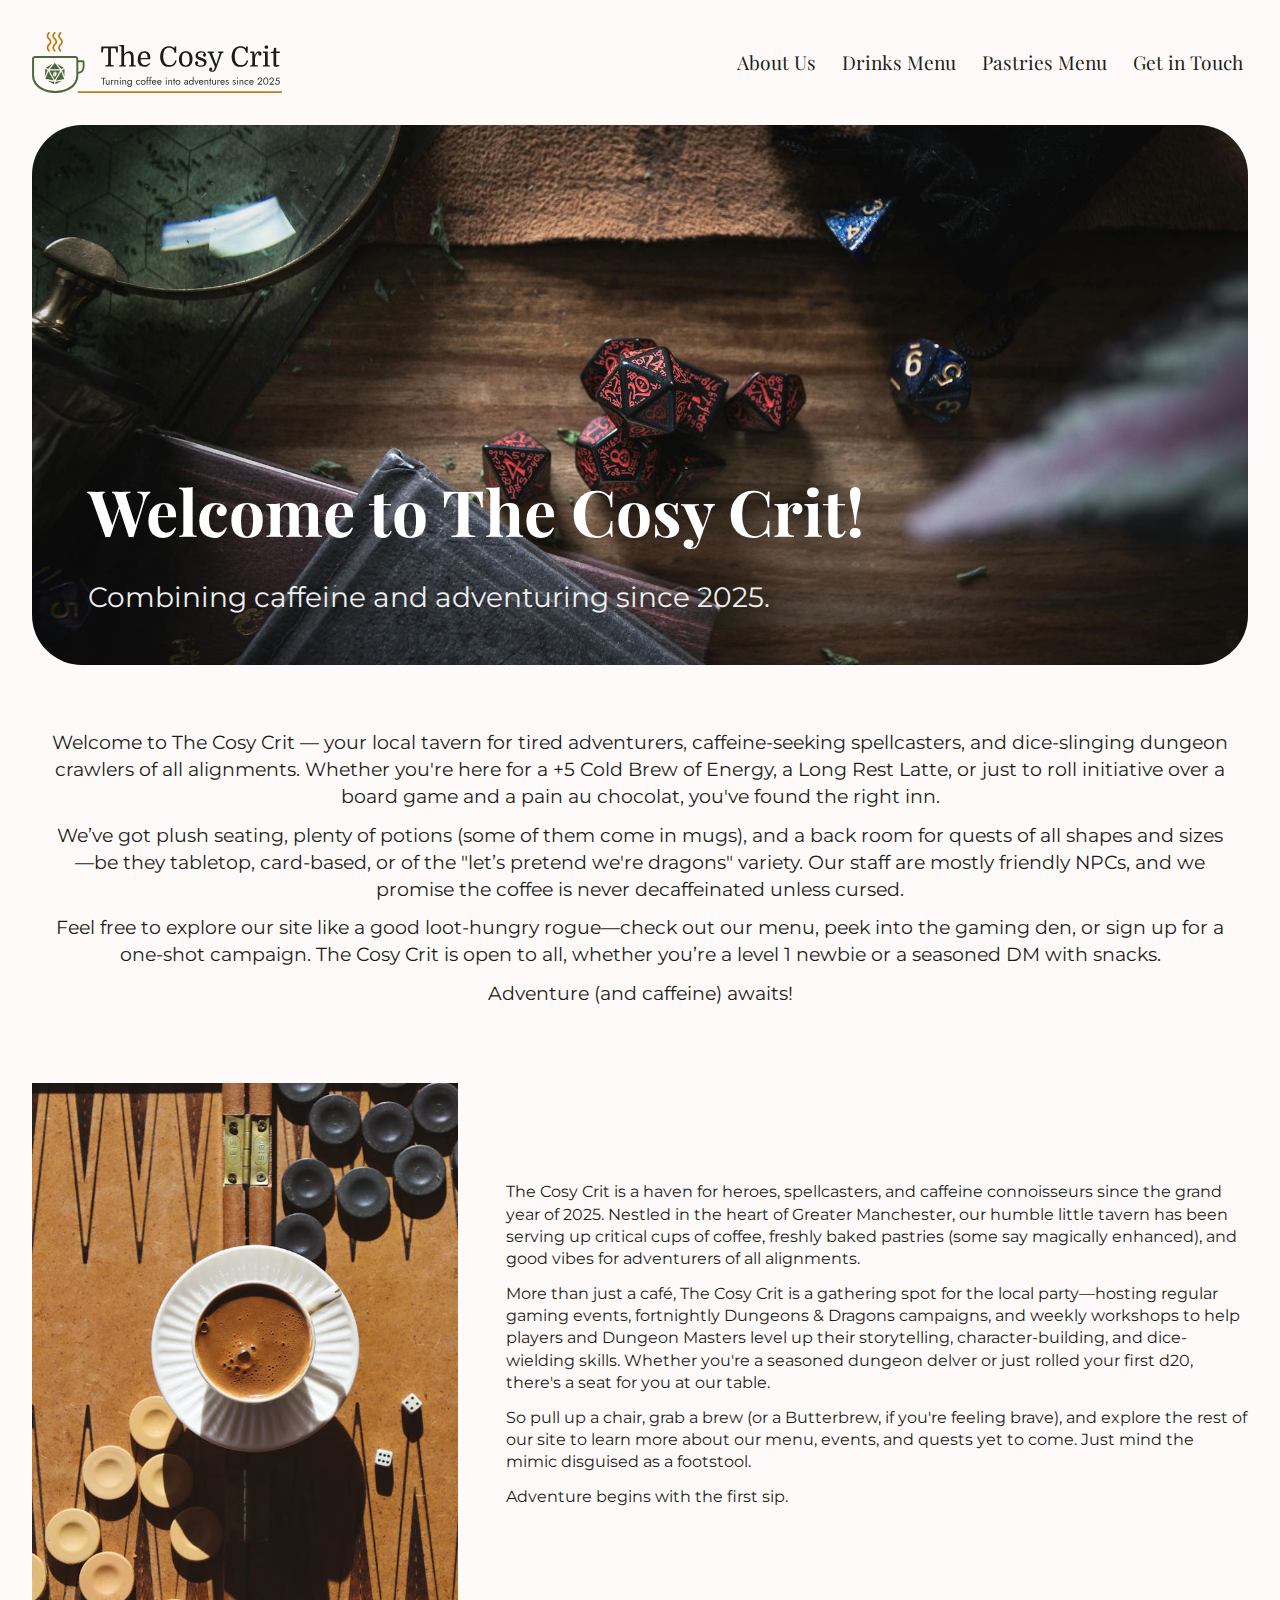
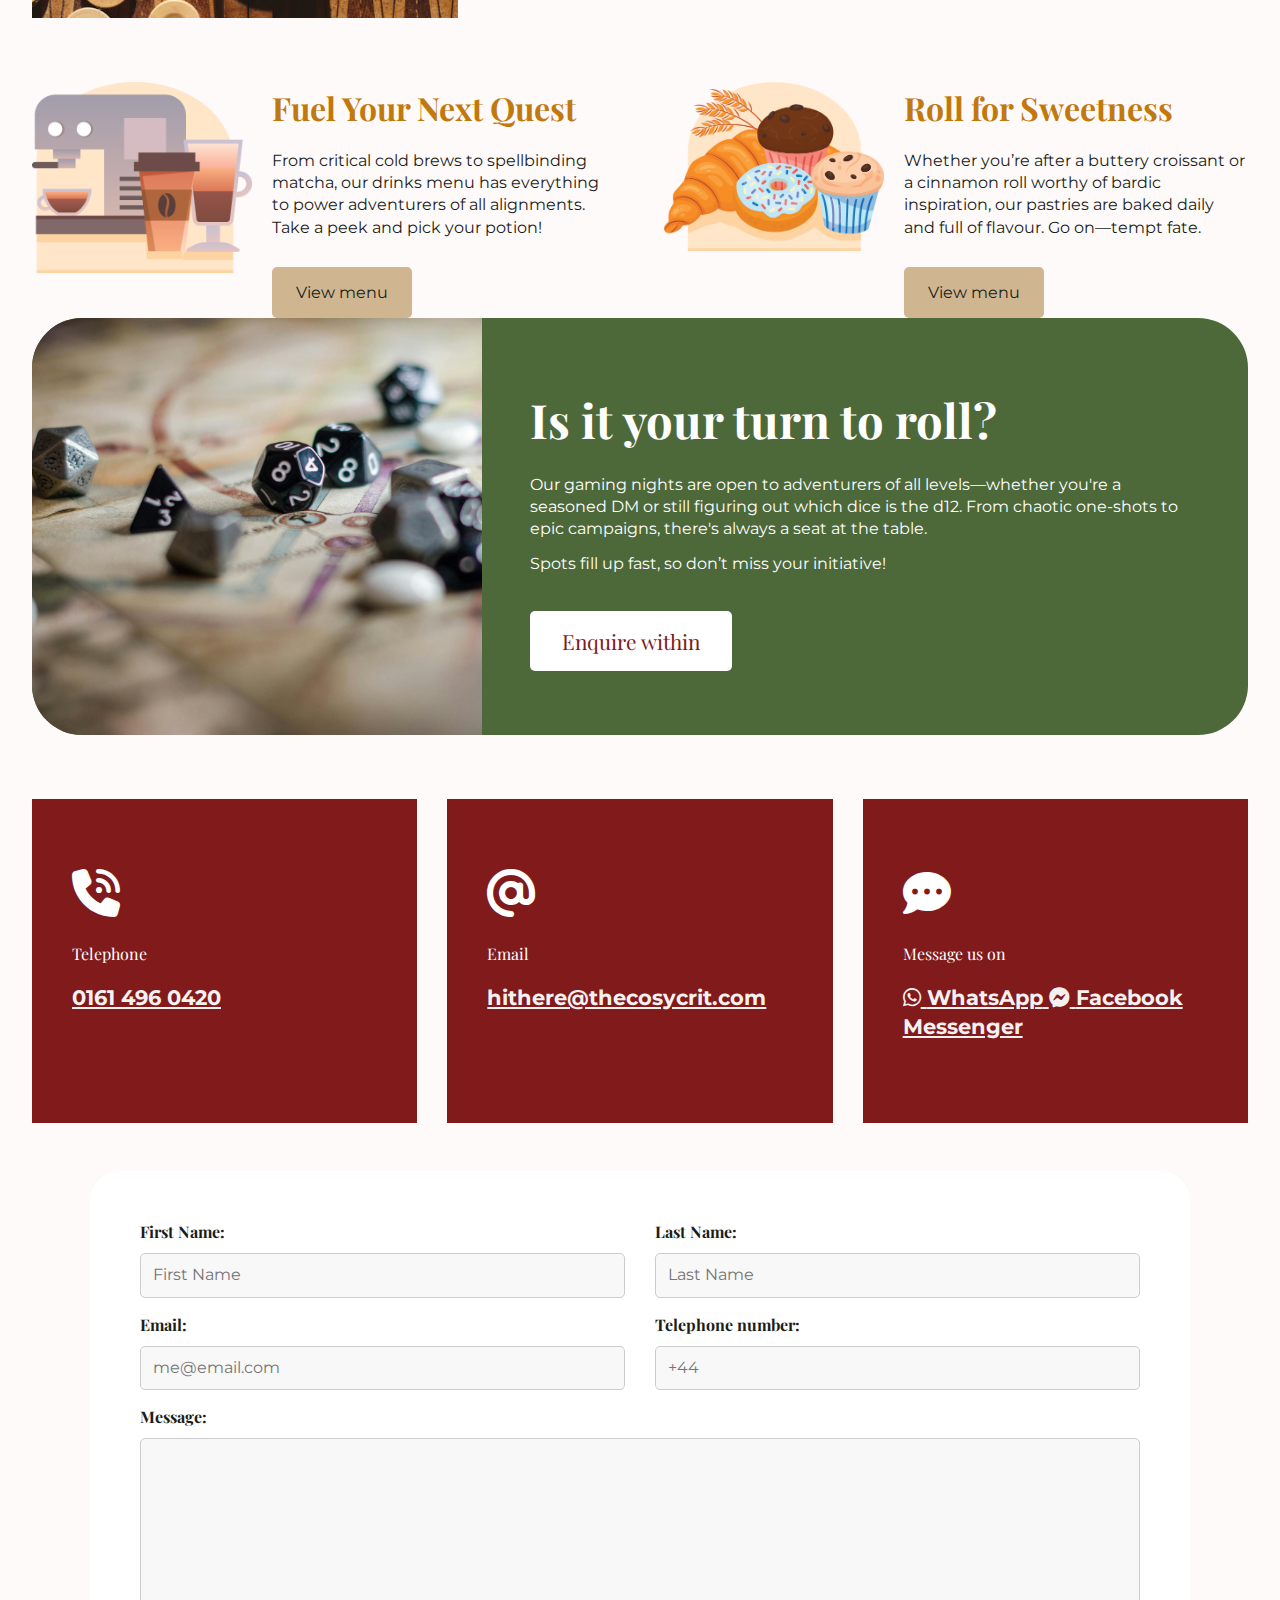
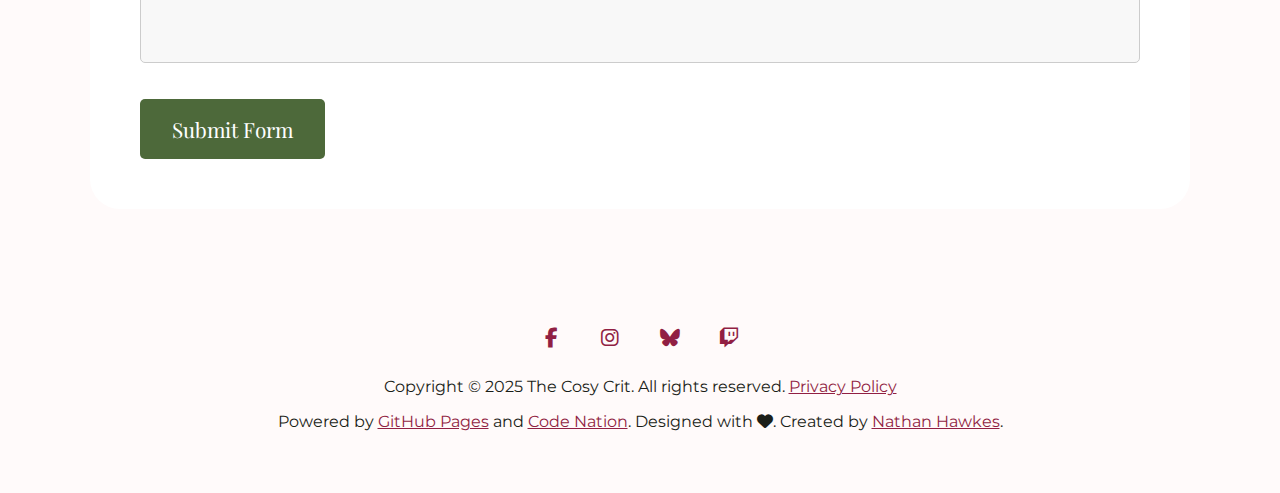
==== index.html @ cae885ea "v0.1 - Build" ====
<!DOCTYPE html>
<html lang="en">
<head>
    <meta charset="UTF-8">
    <meta name="viewport" content="width=device-width, initial-scale=1.0">
    <title>Welcome to The Cosy Crit!</title>
    <link rel="stylesheet" href="/style.css">
    <link rel="stylesheet" href="/fonts/fontawesome/css/all.min.css">

    <!-- Turnstile -->
    <script src="https://challenges.cloudflare.com/turnstile/v0/api.js"></script>
</head>
<body>
    <header id="site-header">
        <div class="container">
            <figure id="logo">
                <a href="/" class="home-link">
                    <img src="/images/logo.svg" alt="The Cosy Crit - Click to go home" />
                </a>
            </figure> <!-- #logo -->
            
            <nav id="site-nav">
                <ul class="menu">
                    <li class="menu-item">
                        <a href="/about/" class="link">About Us</a>
                    </li>
                    <li class="menu-item">
                        <a href="/drinks/" class="link">Drinks Menu</a>
                    </li>
                    <li class="menu-item">
                        <a href="/pastries/" class="link">Pastries Menu</a>
                    </li>
                    <li class="menu-item">
                        <a href="/contact/" class="link">Get in Touch</a>
                    </li>
                </ul> <!-- .menu -->
            </nav> <!-- #site-nav -->
        </div>
    </header>

    <main id="site-body">
        <div class="container">
            <section id="hero-banner">
                <div class="hero-wrap">
                    <h1 class="hero-title title">Welcome to The Cosy Crit!</h1>
                    <p class="hero-subtitle">Combining caffeine and adventuring since 2025.</p>
                </div> <!-- .hero-wrap -->
            </section> <!-- #hero-banner -->
        </div>

        <section id="page-content" class="container page-container front-page">
            <article class="welcome">
                <p>Welcome to The Cosy Crit — your local tavern for tired adventurers, caffeine-seeking spellcasters, and dice-slinging dungeon crawlers of all alignments. Whether you're here for a +5 Cold Brew of Energy, a Long Rest Latte, or just to roll initiative over a board game and a pain au chocolat, you've found the right inn.</p>
                <p>We’ve got plush seating, plenty of potions (some of them come in mugs), and a back room for quests of all shapes and sizes—be they tabletop, card-based, or of the "let’s pretend we're dragons" variety. Our staff are mostly friendly NPCs, and we promise the coffee is never decaffeinated unless cursed.</p>
                <p>Feel free to explore our site like a good loot-hungry rogue—check out our menu, peek into the gaming den, or sign up for a one-shot campaign. The Cosy Crit is open to all, whether you’re a level 1 newbie or a seasoned DM with snacks.</p>
                <p>Adventure (and caffeine) awaits!</p>
            </article>

            <article class="intro">
                <figure class="image coffee">
                    <img src="/images/stock/coffee-home.jpg" alt="Coffee" />
                </figure>

                <div class="content">
                    <p>The Cosy Crit is a haven for heroes, spellcasters, and caffeine connoisseurs since the grand year of 2025. Nestled in the heart of Greater Manchester, our humble little tavern has been serving up critical cups of coffee, freshly baked pastries (some say magically enhanced), and good vibes for adventurers of all alignments.</p>
                    <p>More than just a café, The Cosy Crit is a gathering spot for the local party—hosting regular gaming events, fortnightly Dungeons & Dragons campaigns, and weekly workshops to help players and Dungeon Masters level up their storytelling, character-building, and dice-wielding skills. Whether you're a seasoned dungeon delver or just rolled your first d20, there's a seat for you at our table.</p>
                    <p>So pull up a chair, grab a brew (or a Butterbrew, if you're feeling brave), and explore the rest of our site to learn more about our menu, events, and quests yet to come. Just mind the mimic disguised as a footstool.</p>
                    <p>Adventure begins with the first sip.</p>
                </div>
            </article>

            <article class="menus">
                <figure class="menu drinks">
                    <figure class="image">
                        <img src="/images/drinks-menu.png" alt="" />
                    </figure>
                    <div class="content">
                        <h2 class="menu-title">Fuel Your Next Quest</h2>
                        <p>From critical cold brews to spellbinding matcha, our drinks menu has everything to power adventurers of all alignments. Take a peek and pick your potion!</p>
                        <a href="/drinks/" class="menu-button">View menu</a>
                    </div>
                </figure> <!-- .menu.drinks -->

                <figure class="menu pastries">
                    <figure class="image">
                        <img src="/images/bakery-menu.png" alt="">
                    </figure>
                    <div class="content">
                        <h2 class="menu-title">Roll for Sweetness</h2>
                        <p>Whether you’re after a buttery croissant or a cinnamon roll worthy of bardic inspiration, our pastries are baked daily and full of flavour. Go on—tempt fate.</p>
                        <a href="/pastries/" class="menu-button">View menu</a>
                    </div>
                </figure> <!-- .menu.passtries -->
            </article> <!-- .menus -->

            <article class="gaming cta content-right bg-primary fg-white">
                <figure class="image">
                    <img src="/images/stock/cta-banner-gaming.jpg" alt="CTA Gaming">
                </figure>
                <div class="content">
                    <h2>Is it your turn to roll?</h2>
                    <p>Our gaming nights are open to adventurers of all levels—whether you're a seasoned DM or still figuring out which dice is the d12. From chaotic one-shots to epic campaigns, there's always a seat at the table.</p>
                    <p>Spots fill up fast, so don’t miss your initiative!</p>
                    <a href="/contact/" class="cta-button">Enquire within</a>
                </div>
            </article> <!-- .gaming.cta -->

            <article class="map"></article>

            <article class="contact">
                <aside class="details">
                    <ul class="contact-details">
                        <li class="method telephone">
                            <i class="contact-icon fa-solid fa-phone-volume"></i>
                            <div class="data">
                                <h6 class="title">Telephone</h6>
                                <p class="info"><a href="tel:+441614960420">0161 496 0420</a></p>
                            </div>
                        </li>

                        <li class="method email">
                            <i class="contact-icon fa-solid fa-at"></i>
                            <div class="data">
                                <h6 class="title">Email</h6>
                                <p class="info"><a href="mailto:hithere@thecosycrit.com">hithere@thecosycrit.com</a></p>
                            </div>
                        </li>

                        <li class="method messengers">
                            <i class="contact-icon fa-solid fa-comment-dots"></i>
                            <div class="data">
                                <h6 class="title">Message us on</h6>
                                <p class="info">
                                    <a href="https://wa.me/+447700900420" class="msg whatsapp">
                                        <i class="network-icon fa-brands fa-whatsapp"></i>
                                        <span class="label">WhatsApp</span>
                                    </a>

                                    <a href="https://m.me/" class="msg facebook-messenger">
                                        <i class="network-icon fa-brands fa-facebook-messenger"></i>
                                        <span class="label">Facebook Messenger</span>
                                    </a>
                                </p>
                            </div>
                        </li>
                    </ul> <!-- .contact-details -->
                </aside> <!-- .details -->

                <form action="" class="contact-form" method="POST">
                    <div class="row form-row fields-two name">
                        <div class="field first-name">
                            <label class="label" for="firstname">First Name:</label>
                            <input type="text" name="firstname" id="firstname" class="form-field text-field" placeholder="First Name" />
                        </div>
                        <div class="field last-name">
                            <label class="label" for="lastname">Last Name:</label>
                            <input type="text" name="lastname" id="lastname" class="form-field text-field" placeholder="Last Name" />
                        </div>
                    </div>
                    <div class="row form-row fields-two contact">
                        <div class="field email">
                            <label class="label" for="email">Email:</label>
                            <input type="email" name="email" id="email" class="form-field text-field" placeholder="me@email.com" />
                        </div>
                        <div class="field telno">
                            <label class="label" for="telno">Telephone number:</label>
                            <input type="text" name="telno" id="telno" class="form-field text-field intlTelInput" placeholder="+44" />
                        </div>
                    </div>
                    <div class="row form-row field-one message">
                        <div class="field msg">
                            <label class="label" for="msg">Message:</label>
                            <textarea name="msg" id="msg" class="form-field textarea-field"></textarea>
                        </div>
                    </div>
                    <div class="row form-row field-one captcha">
                        <div class="field captcha-field">
                            <div class="cf-turnstile" data-sitekey="0x4AAAAAABHebg3ThHpZt0cw" data-theme="light" data-size="flexible"></div>
                        </div>
                    </div>
                    <div class="buttons">
                        <button class="form-field button-field primary-button" name="submitform" id="submitform">
                            <span class="button-label">Submit Form</span>
                        </button>
                    </div>
                </form> <!-- .contact-form -->
            </article>
        </section>
    </main>

    <footer id="site-footer">
        <div class="container">
            <div id="socials">
                <ul class="networks">
                    <li class="network">
                        <a href="https://www.facebook.com/" target="_blank" class="link facebook">
                            <i class="fa-brands fa-facebook-f"></i>
                            <span class="label">Facebook</span>
                        </a>
                    </li>

                    <li class="network">
                        <a href="https://www.instagram.com/" target="_blank" class="link instagram">
                            <i class="fa-brands fa-instagram"></i>
                            <span class="label">Instagram</span>
                        </a>
                    </li>

                    <li class="network">
                        <a href="https://bsky.app/" target="_blank" class="link bluesky">
                            <i class="fa-brands fa-bluesky"></i>
                            <span class="label">BlueSky</span>
                        </a>
                    </li>
                    <li class="network">
                        <a href="https://www.twitch.tv/" class="link twitch">
                            <i class="fa-brands fa-twitch"></i>
                            <span class="label">Twitch</span>
                        </a>
                    </li>
                </ul> <!-- .networks -->
            </div> <!-- #socials -->

            <div id="copyright">
                <p>Copyright &copy; 2025 The Cosy Crit. All rights reserved. <a href="/privacy/">Privacy Policy</a></p>
                <p>Powered by <a href="https://pages.github.com/">GitHub Pages</a> and <a href="https://wearecodenation.com">Code Nation</a>. Designed with <i class="heart fa-solid fa-heart"></i>. Created by <a href="https://nathanhawkes.dev/">Nathan Hawkes</a>.</p>
            </div>
        </div>
    </footer>
</body>
</html>
---- style.css ----
:root{
    --primary: #4D693A;
    --secondary: #C1790E;
    --accent: #801A1B;
    --primary-dark: #264014;
    --primary-light: #C9D7C0;
    --secondary-light: #CFB691;
    --page-background: #FFFAFA;
    --primary-text: #1B1E18;
    --secondary-text: #2F332D;
    --divider: #C4BEB5;

    --page-title-background: linear-gradient(90deg, rgba(207,182,145,0) 0%, rgba(207,182,145,.2) 50%, rgba(207,182,145,.75) 100%);

    --link: #911f43;
    --link-hover: #801A1B;
    --link-light: #f5f1f1;
    --link-light-hover: #FFF;
    --menu-link: #1B1E18;
    --menu-link-hover: #801A1B;

    --primary-typography: 'Montserrat', Arial, Helvetica, sans-serif;
    --heading-typography: 'Playfair Display', 'Times New Roman', Times, serif;
}

/* Montserrat - Google Fonts */
@font-face {
    font-display: swap; /* Check https://developer.mozilla.org/en-US/docs/Web/CSS/@font-face/font-display for other options. */
    font-family: 'Montserrat';
    font-style: normal;
    font-weight: 400;
    src: url('/fonts/montserrat/montserrat-v29-latin-regular.woff2') format('woff2'); /* Chrome 36+, Opera 23+, Firefox 39+, Safari 12+, iOS 10+ */
}
@font-face {
    font-display: swap; /* Check https://developer.mozilla.org/en-US/docs/Web/CSS/@font-face/font-display for other options. */
    font-family: 'Montserrat';
    font-style: italic;
    font-weight: 400;
    src: url('/fonts/montserrat/montserrat-v29-latin-italic.woff2') format('woff2'); /* Chrome 36+, Opera 23+, Firefox 39+, Safari 12+, iOS 10+ */
}
@font-face {
    font-display: swap; /* Check https://developer.mozilla.org/en-US/docs/Web/CSS/@font-face/font-display for other options. */
    font-family: 'Montserrat';
    font-style: normal;
    font-weight: 700;
    src: url('/fonts/montserrat/montserrat-v29-latin-700.woff2') format('woff2'); /* Chrome 36+, Opera 23+, Firefox 39+, Safari 12+, iOS 10+ */
}
@font-face {
    font-display: swap; /* Check https://developer.mozilla.org/en-US/docs/Web/CSS/@font-face/font-display for other options. */
    font-family: 'Montserrat';
    font-style: italic;
    font-weight: 700;
    src: url('/fonts/montserrat/montserrat-v29-latin-700italic.woff2') format('woff2'); /* Chrome 36+, Opera 23+, Firefox 39+, Safari 12+, iOS 10+ */
}
/* Playfair Display - Google Fonts */
@font-face {
    font-display: swap; /* Check https://developer.mozilla.org/en-US/docs/Web/CSS/@font-face/font-display for other options. */
    font-family: 'Playfair Display';
    font-style: normal;
    font-weight: 400;
    src: url('/fonts/playfair-display/playfair-display-v37-latin-regular.woff2') format('woff2'); /* Chrome 36+, Opera 23+, Firefox 39+, Safari 12+, iOS 10+ */
}
@font-face {
    font-display: swap; /* Check https://developer.mozilla.org/en-US/docs/Web/CSS/@font-face/font-display for other options. */
    font-family: 'Playfair Display';
    font-style: italic;
    font-weight: 400;
    src: url('/fonts/playfair-display/playfair-display-v37-latin-italic.woff2') format('woff2'); /* Chrome 36+, Opera 23+, Firefox 39+, Safari 12+, iOS 10+ */
}
@font-face {
    font-display: swap; /* Check https://developer.mozilla.org/en-US/docs/Web/CSS/@font-face/font-display for other options. */
    font-family: 'Playfair Display';
    font-style: normal;
    font-weight: 700;
    src: url('/fonts/playfair-display/playfair-display-v37-latin-700.woff2') format('woff2'); /* Chrome 36+, Opera 23+, Firefox 39+, Safari 12+, iOS 10+ */
}
@font-face {
    font-display: swap; /* Check https://developer.mozilla.org/en-US/docs/Web/CSS/@font-face/font-display for other options. */
    font-family: 'Playfair Display';
    font-style: italic;
    font-weight: 700;
    src: url('/fonts/playfair-display/playfair-display-v37-latin-700italic.woff2') format('woff2'); /* Chrome 36+, Opera 23+, Firefox 39+, Safari 12+, iOS 10+ */
}

*{
    box-sizing: border-box;
    position: relative;
}
body{
    background-color: var(--page-background);
    color: var(--primary-text);
    font-family: var(--primary-typography);
    margin: 0;
    padding: 0;
    display: flex;
    flex-direction: column;
    min-height: 100vh;
}
#site-body{
    flex: 1;
}
h1, h2, h3, h4, h5, h6{
    font-family: var(--heading-typography);
    line-height: 1.6;
    margin: 0;
    padding: 0 0 1rem;
}
h1{
    font-size: 3.5rem;
}
h2{
    font-size: 2.95rem;
}
h3{
    font-size: 2.5rem;
}
h4, h5, h6{
    font-size: 2rem;
}
p, li{
    margin: 0;
    line-height: 1.4;
    padding: 0 0 0.75rem;
}
strong, b{
    font-weight: 700;
}
em, i{
    font-style: italic;    
}
img{
    vertical-align: bottom;
}
figure{
    margin: 0;
}
a{
    color: var(--link);
}
a:hover{
    color: var(--link-hover);
}

.container{ 
    max-width: 1650px;
    width: 100%;
    margin: 0 auto;
    padding: 0 2rem;
}
.page-container{
    padding-top: 4rem;
    padding-bottom: 4rem;
}
.page-container

.bg-primary{
    background-color: var(--primary);
}
.bg-primary-dark{
    background-color: var(--primary-dark);
}
.bg-primary-light{
    background-color: var(--primary-light);
}
.bg-secondary{
    background-color: var(--secondary);
}
.bg-secondary-light{
    background-color: var(--secondary-light);
}
.bg-accent{
    background-color: var(--accent);
}
.bg-white{
    background-color: #FFF;
}
.bg-black{
    background-color: #000;
}
.fg-primary{
    color: var(--primary);
}
.fg-primary-dark{
    color: var(--primary-dark);
}
.fg-primary-light{
    color: var(--primary-light);
}
.fg-secondary{
    color: var(--secondary);
}
.fg-secondary-light{
    color: var(--secondary-light);
}
.fg-accent{
    color: var(--accent);
}
.fg-white{
    color: #FFF;
}
.fg-black{
    color: #000;
}
.text-primary{
    color: var(--primary-text);
}
.text-secondary{
    color: var(--secondary-text);
}

/* Header */
#site-header{
    padding: 2rem 0;
}
#site-header .container{ 
    display: flex;
    justify-content: space-between;
    flex-wrap: wrap;
    align-items: center;
}
#site-header #logo{
    max-width: 250px;
}
#site-header #logo img{
    width: 100%;
}
/* Menu */
#site-header #site-nav .menu{
    display: flex;
    gap: 1rem;
    list-style: none;
    margin: 0;
    padding: 0;
    font-size: 1.2rem;
    font-family: var(--heading-typography);
}
#site-header #site-nav .menu li{
    padding: 0;
}
#site-header #site-nav .menu a{
    color: var(--menu-link);
    text-decoration: none;
    display: block;
    width: fit-content;
    padding: 8px 5px;
    position: relative;
}
#site-header #site-nav .menu a::after{
    content: "";
    position: absolute;
    width: 0;
    bottom: 0;
    left: 50%;
    transform: translateX(-50%);
    height: 2px;
    background-color: var(--menu-link-hover);
    transition: width .2s ease-in-out;
}
#site-header #site-nav .menu a:hover, #site-header #site-nav .menu .selected{
    color: var(--menu-link-hover);
}
#site-header #site-nav .menu a:hover::after, #site-header #site-nav .menu .selected::after{
    width: 100%;
}

/* Footer */
#site-footer{
    text-align: center;
    padding: 3rem 0;
}
#site-footer #socials{
    padding: 0 0 1.25rem;
}
#site-footer #socials .networks{
    list-style: none;
    margin: 0;
    padding: 0;
    display: flex;
    gap: 1.5rem;
    justify-content: center;
}
#site-footer #socials .network{ 
    padding: 0;
}
#site-footer #socials .networks a{
    text-decoration: none;
    font-size: 1.25rem;
    display: block;
    width: 2.2rem;
    height: 2.2rem;
    line-height: 2.2rem;
    text-align: center;
}
#site-footer #socials .networks .label{
    display: none;
}

/* Single Page */
#site-body .page-title{ 
    background: var(--secondary-light);
    background: var(--page-title-background);
    padding: 5.5rem 0.5rem;
}
#site-body .page-title .title{ 
    font-size: 4.25rem;
    margin: 0;
    padding: 0;
}

/* Home Page */
#hero-banner{
    background: url('images/stock/hero-banner.jpg') center no-repeat;
    background-size: cover;
    height: 60vh;
    display: flex;
    align-items: flex-end;
    padding: 3rem 3.5rem;
    border-radius: 50px;
}
#hero-banner .hero-title{
    color: #FFF;
    font-size: 4rem;
    padding: 0 0 1rem;
}
#hero-banner .hero-subtitle{
    color: #EFEFEF;
    font-size: 1.75rem;
    padding: 0;
}
.front-page .welcome{ 
    padding: 0 1rem 4rem;
}
.front-page .welcome p{
    font-size: 1.2rem;
    text-align: center;
}
.front-page .intro{
    display: flex;
    gap: 3rem;
    flex-wrap: wrap;
    align-items: center;
}
.front-page .intro .image{
    width: 35%; 
}
.front-page .intro .image img{ 
    width: 100%;
}
.front-page .intro .content{ 
    flex: 1;
}
.front-page .menus{
    padding: 4rem 0 0;
    gap: 3rem;
    display: flex;
    flex-wrap: wrap;
}
.front-page .menus .menu{
    width: calc( 50% - 1.5rem );
    display: flex;
    gap: 20px;
    flex-wrap: wrap;
}
.front-page .menus .menu .image, .front-page .menus .menu .image img{ 
    width: 220px;
}
.front-page .menus .menu .content{
    flex: 1;
    align-self: center;
}
.front-page .menus .menu .content .menu-title{ 
    font-size: 2rem;
    color: var(--secondary);
}
.front-page .menus .menu .content .menu-button{
    display: block;
    width: fit-content;
    padding: 1rem 1.5rem;
    margin: 1rem 0 0;
    background-color: var(--secondary-light);
    color: var(--primary-text);
    text-decoration: none;
    transition: all .2s ease;
    border-radius: 5px;
}
.front-page .menus .menu .content .menu-button:hover{
    color: #FFF;
    background-color: #000;
}

/* Menu Pages */
.menu-page .menu-list .menu{
    display: flex;
    gap: 50px 30px;
    flex-wrap: wrap;
    margin: 0;
    padding: 0;
    list-style: none;
}
.menu-page .menu-list .menu .item{
    width: calc( ( 100% / 3 ) - 20px );
}
.menu-page .menu-list .menu .item .image{
    border: solid 5px #FFF;
    border-radius: 20px;
    box-shadow: 0 5px 15px rgba(0,0,0,.45);
    position: relative;
    padding-bottom: 62.5%;
    overflow: hidden;
    margin: 0 0 1.5rem;
}
.menu-page .menu-list .menu .item img{ 
    object-fit: cover;
    width: 100%;
    height: 100%;
    position: absolute;
    left: 0;
    top: 0;
    transition: all .25s ease-in-out;
    transform-origin: center;
    transform: scale(1);
}
.menu-page .menu-list .menu .item:hover img{
    transform: scale(1.2);
}
.menu-page .menu-list .menu .item .data{
    padding: 0 1rem;
}
.menu-page .menu-list .menu .item .item-head{
    display: flex;
    flex-wrap: wrap;
}
.menu-page .menu-list .menu .item .item-name{
    font-size: 1.6rem;
    color: var(--primary);
    font-weight: 400;
    flex: 1;
}
.menu-page .menu-list .menu .item .price{
    width: fit-content;
    height: fit-content;
    padding: 10px 15px;
    text-align: right;
    font-weight: 700;
    font-size: 1.3rem;
    line-height: 1.6;
    color: #FFF;
    background-color: var(--primary);
}
.menu-page .menu-list .menu .item .product-name{
    font-weight: 700;
    font-size: 1.125rem;
    color: var(--secondary-text);
}
.menu-page .menu-list .menu .item .suitable-for{
    list-style: none;
    margin: 0 0 1.5rem;
    padding: 0;
    display: flex;
    gap: 10px 8px;
}
.menu-page .menu-list .menu .item .suitable-for li{
    border-radius: 50%;
    width: 42px;
    height: 42px;
    text-align: center;
    line-height: 42px;
    padding: 0;
    font-size: 0.875rem;
    font-weight: 700;
}
.menu-page .menu-list .menu .item .suitable-for .vegan{
    background-color: #b3f19c;
}
.menu-page .menu-list .menu .item .suitable-for .vegetarian{
    background-color: #9bd885;
}
.menu-page .menu-list .menu .item .suitable-for .gluten-free{
    background-color: #f1e49c;
}
.menu-page .menu-list .menu .item .price-notes{
    padding: 0.5rem 0.8rem;
    margin: 0 0 0.75rem;
    background-color: var(--secondary);
    color: #FFF;
    border-radius: 5px;
    font-weight: 700;
}

/* Contact Page */
.contact-details{ 
    display: flex;
    gap: 30px;
    flex-wrap: wrap;
    margin: 0 0 3rem; 
    padding: 0;
    list-style: none;
}
.contact-details li{
    width: calc( ( 100% / 3 ) - 20px );
    padding: 70px 40px;
    background-color: var(--accent);
    color: #FFF; 
}
.contact-details .contact-icon{
    font-size: 3rem;
    padding: 0 0 1.5rem;
}
.contact-details .title{
    font-size: 1rem;
    font-weight: 400;
}
.contact-details .info{ 
    font-size: 1.3rem;
    font-weight: 700;
}
.contact-details .info a{
    color: var(--link-light);
}
.contact-details .info a:hover{
    color: var(--link-light-hover);
}
.contact-form{ 
    padding: 50px; 
    border-radius: 30px; 
    background-color: #FFF; 
    margin: 0 auto; 
    max-width: 1100px 
}
.contact-form .fields-two{
    display: flex;
    gap: 30px;
    flex-wrap: wrap;
}
.contact-form .fields-two .field{
    width: calc( 50% - 15px ); 
}
.contact-form .label{ 
    font-family: var(--heading-typography);
    font-weight: 700;
    display: block; 
    padding: 0 0 0.7rem;
}
.contact-form input[type="email"], .contact-form input[type="text"], .contact-form textarea{
    font-family: var(--primary-typography);
    line-height: 1.4;
    font-size: 1rem;
    padding: 10px 12px;
    background-color: #F8F8F8;
    border: solid 1px #CCC;
    border-radius: 5px;
    width: 100%;
    outline: none;
}
.contact-form input[type="email"]:active, .contact-form input[type="email"]:focus, .contact-form input[type="text"]:active, .contact-form input[type="text"]:focus, .contact-form textarea:active, .contact-form textarea:focus{
    background-color: #FFF;
    outline: solid 1px var(--primary);
    box-shadow: 0 1px 3px rgba(77, 105, 58, .5);
}
.contact-form textarea{ 
    height: 225px;
    resize: none;
}
.contact-form .form-row .field{
    padding: 0 0 1rem;
}
.contact-form .captcha-field{ 
    max-width: 350px; 
}
.contact-form .buttons .button-field{
    font-size: 1.3rem;
    font-family: var(--heading-typography);
    padding: 1rem 2rem;
    border: none;
    border-radius: 5px;
    transition: all .2s ease;
    cursor: pointer;
}
.contact-form .buttons .primary-button{
    background-color: var(--primary);
    color: #FFF;
}
.contact-form .buttons .primary-button:hover{
    background-color: #000;
    color: #FFF;
}
.contact-form .buttons .primary-button:active, .contact-form .buttons .primary-button:focus{
    background-color: #FCFCFC;
    color: var(--primary-dark);
}
.contact-form .buttons .secondary-button{
    background-color: var(--secondary);
    color: #FFF;
}
.contact-form .buttons .secondary-button:hover{
    background-color: #000;
    color: #FFF;
}
.contact-form .buttons .secondary-button:active, .contact-form .buttons .secondary-button:focus{
    background-color: var(--secondary-light);
    color: #000;
}

/* Call to Action */
.cta{ 
    display: flex;
    flex-wrap: wrap;
    border-radius: 50px;
    margin: 0 0 4rem;
}
.cta.content-right{
    flex-direction: row;
}
.cta.content-bottom{
    flex-direction: column;
}
.cta .image{ 
    overflow: hidden;
    position: relative;
}
.cta.content-right .image{
    width: 450px; 
    border-radius: 50px 0 0 50px;
}
.cta.content-bottom .image{
    padding-bottom: 57.6%; 
    border-radius: 50px 50px 0 0;
}
.cta .image img{
    position: absolute;
    left: 0;
    top: 0;
    width: 100%;
    height: 100%;
    object-fit: cover;
}
.cta .content{ 
    padding: 4rem 3rem;
    flex: 1;
    align-self: center;
}
.cta .content .cta-button{
    display: block;
    width: fit-content;
    font-size: 1.3rem;
    font-family: var(--heading-typography);
    padding: 1rem 2rem;
    margin: 1.5rem 0 0;
    border: none;
    border-radius: 5px;
    transition: all .2s ease;
    cursor: pointer;
    text-decoration: none;
    background-color: #FFF;
    color: var(--accent);
}
.cta .content .cta-button:hover{
    background-color: #000;
    color: #FFF;
}

/* Responsive */
@media only screen and (max-width: 1024px) and (min-width: 801px){
    #site-header .container{ 
        flex-direction: column;
        align-items: center;
    }
    #site-header #logo{ 
        padding: 0 0 1.5rem;
    }
}
@media only screen and (max-width: 800px){
    #site-header .container{
        flex-direction: column;
        align-items: center;
    }
    #site-header #logo{ 
        padding: 0 0 1.5rem;
    }
    #site-header #site-nav .menu{
        flex-direction: column;
        text-align: center;
    }
}
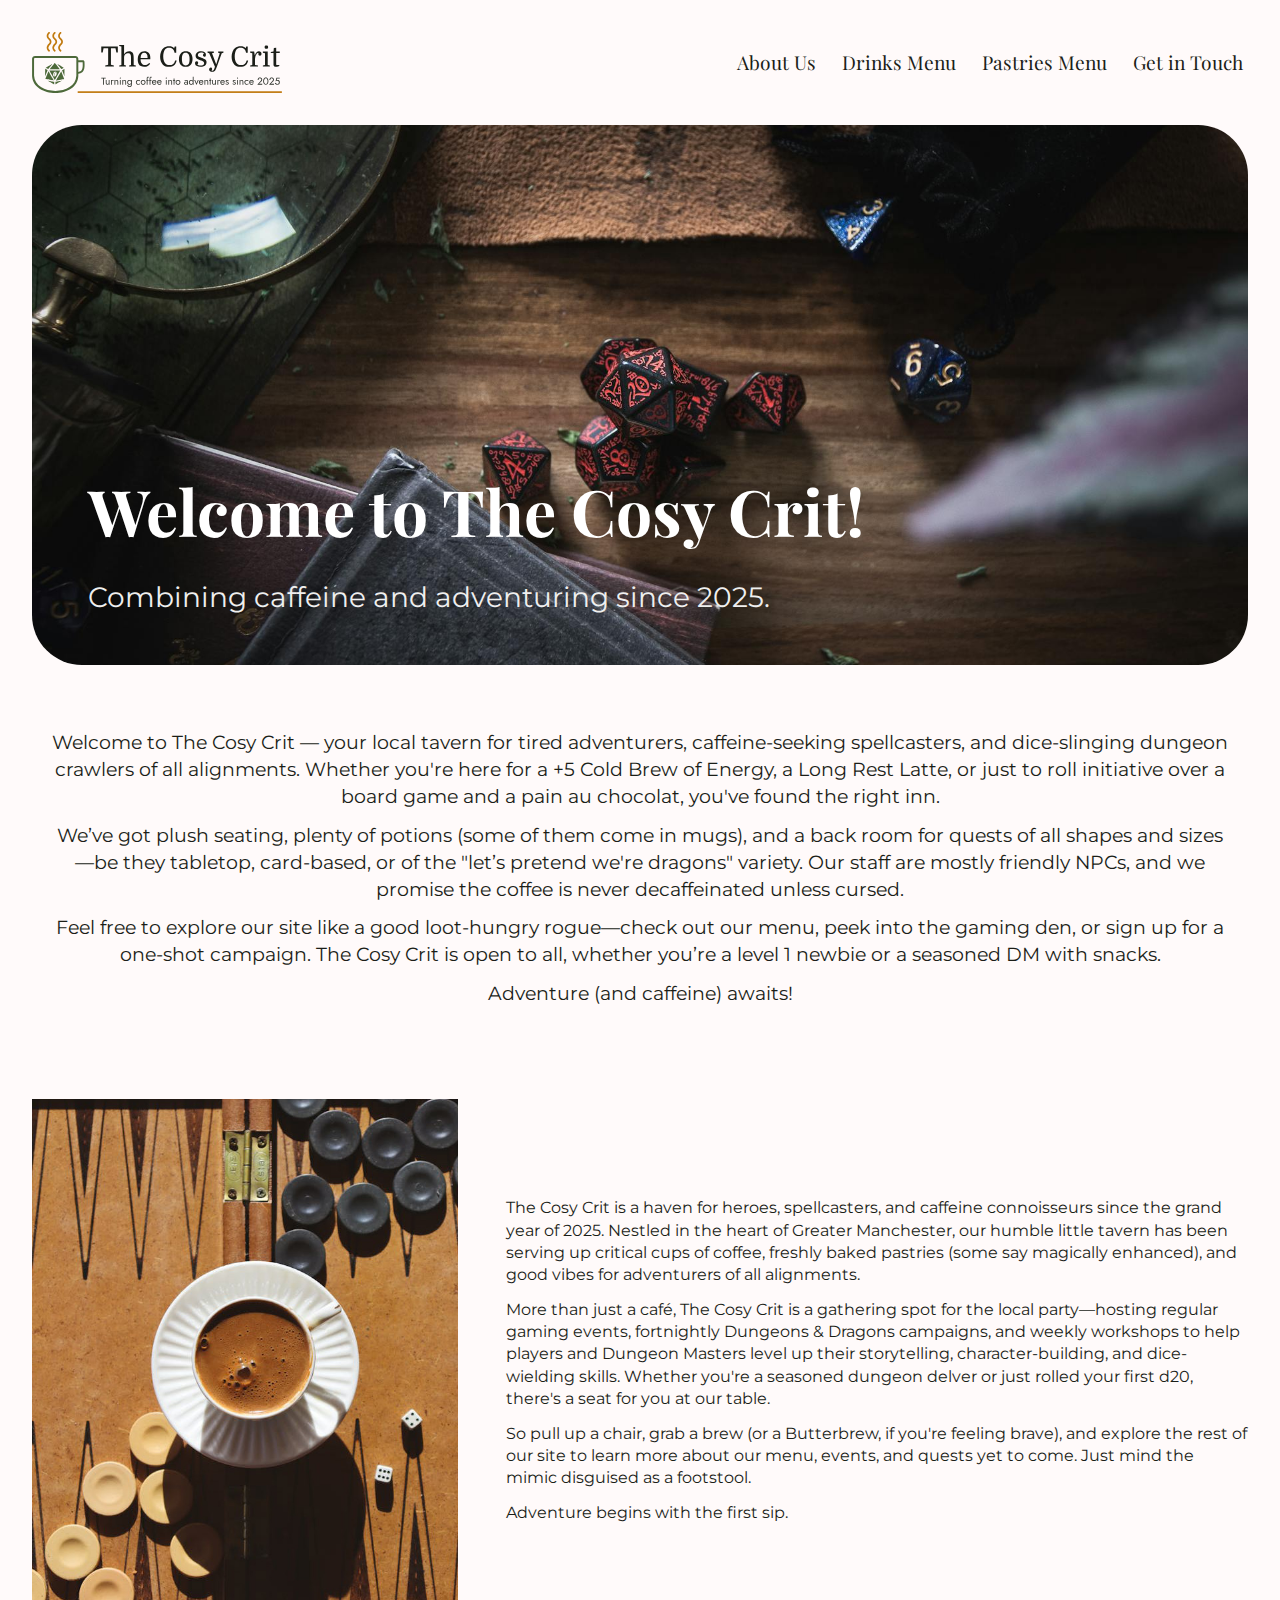
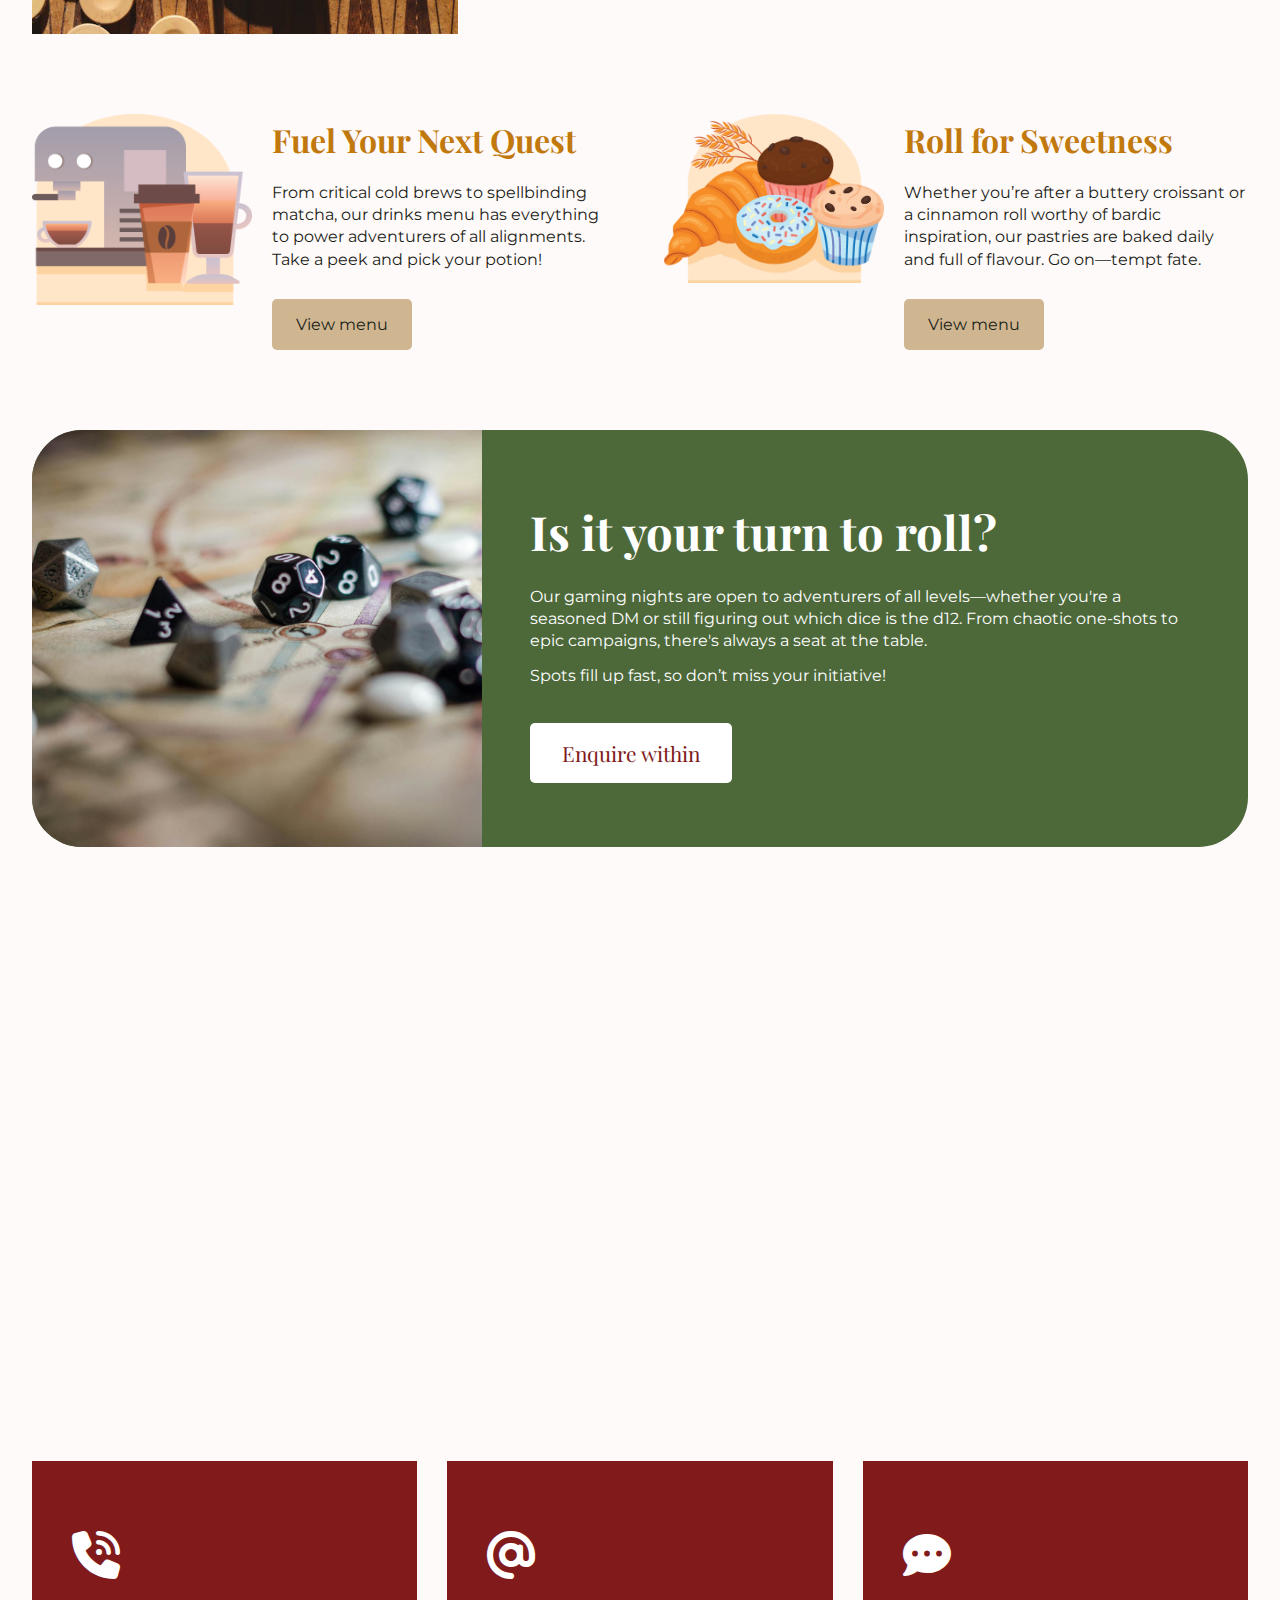
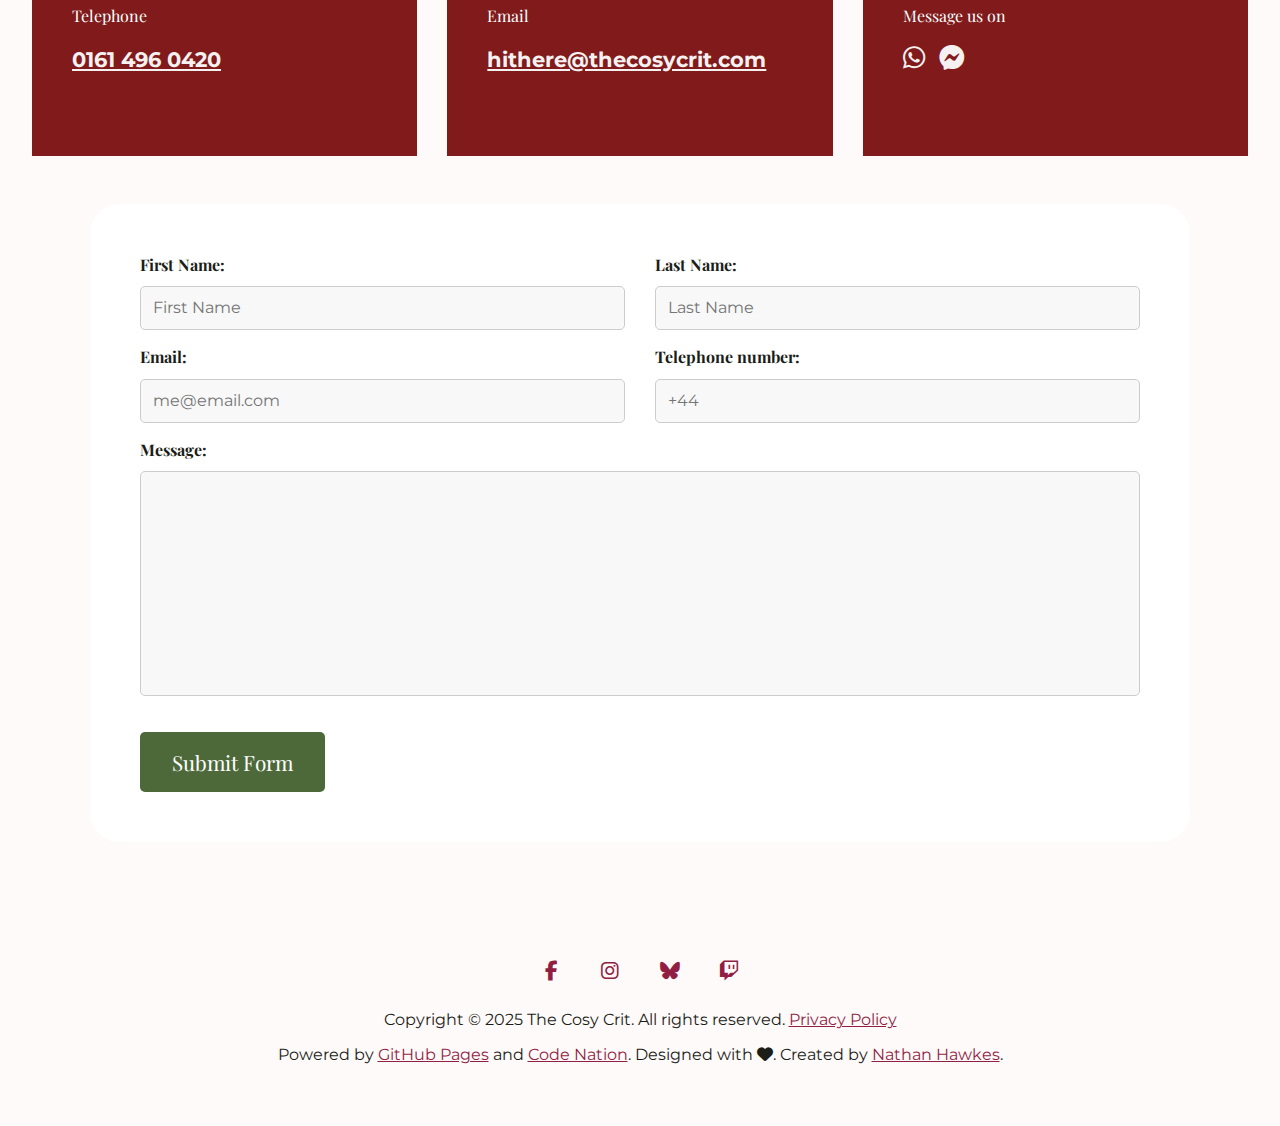
==== commit 6315b3d4: "v0.1 - Added map" ====
--- a/index.html
+++ b/index.html
@@ -72,7 +72,7 @@
             <article class="menus">
                 <figure class="menu drinks">
                     <figure class="image">
-                        <img src="/images/drinks-menu.png" alt="" />
+                        <img src="/images/drinks-menu.png" alt="Fuel your next quest with our luxury coffees and lattes" />
                     </figure>
                     <div class="content">
                         <h2 class="menu-title">Fuel Your Next Quest</h2>
@@ -83,7 +83,7 @@
 
                 <figure class="menu pastries">
                     <figure class="image">
-                        <img src="/images/bakery-menu.png" alt="">
+                        <img src="/images/bakery-menu.png" alt="Boost your sweetness proficiency with our freshly baked pastries">
                     </figure>
                     <div class="content">
                         <h2 class="menu-title">Roll for Sweetness</h2>
@@ -105,7 +105,17 @@
                 </div>
             </article> <!-- .gaming.cta -->
 
-            <article class="map"></article>
+            <article class="map">
+                <iframe 
+                    src="https://www.google.com/maps/embed?pb=!1m18!1m12!1m3!1d2371.199409194781!2d-2.2426316840786536!3d53.48075907999861!2m3!1f0!2f0!3f0!3m2!1i1024!2i768!4f13.1!3m3!1m2!1s0x487bb1d6ecbff3d7%3A0x7b5f16bbef9f472b!2sManchester%20City%20Centre!5e0!3m2!1sen!2suk!4v1712739465555!5m2!1sen!2suk" 
+                    width="600" 
+                    height="450" 
+                    style="border:0;" 
+                    allowfullscreen="" 
+                    loading="lazy" 
+                    referrerpolicy="no-referrer-when-downgrade">
+                </iframe>
+            </article>
 
             <article class="contact">
                 <aside class="details">
--- a/style.css
+++ b/style.css
@@ -150,8 +150,10 @@
 .page-container{
     padding-top: 4rem;
     padding-bottom: 4rem;
-}
-.page-container
+    display: flex;
+    gap: 5rem;
+    flex-direction: column;
+}
 
 .bg-primary{
     background-color: var(--primary);
@@ -328,7 +330,7 @@
     padding: 0;
 }
 .front-page .welcome{ 
-    padding: 0 1rem 4rem;
+    padding: 0 1rem;
 }
 .front-page .welcome p{
     font-size: 1.2rem;
@@ -350,7 +352,6 @@
     flex: 1;
 }
 .front-page .menus{
-    padding: 4rem 0 0;
     gap: 3rem;
     display: flex;
     flex-wrap: wrap;
@@ -387,6 +388,10 @@
     color: #FFF;
     background-color: #000;
 }
+.front-page .map iframe{ 
+    width: 100%;
+    height: 450px;
+}
 
 /* Menu Pages */
 .menu-page .menu-list .menu{
@@ -520,6 +525,16 @@
 .contact-details .info a:hover{
     color: var(--link-light-hover);
 }
+.contact-details .info .msg{ 
+    text-decoration: none;
+}
+.contact-details .info .msg .label{
+    display: none; 
+}
+.contact-details .info .msg .network-icon{
+    font-size: 1.6rem;
+    padding: 0 0.5rem 0 0;
+}
 .contact-form{ 
     padding: 50px; 
     border-radius: 30px; 
@@ -606,7 +621,6 @@
     display: flex;
     flex-wrap: wrap;
     border-radius: 50px;
-    margin: 0 0 4rem;
 }
 .cta.content-right{
     flex-direction: row;
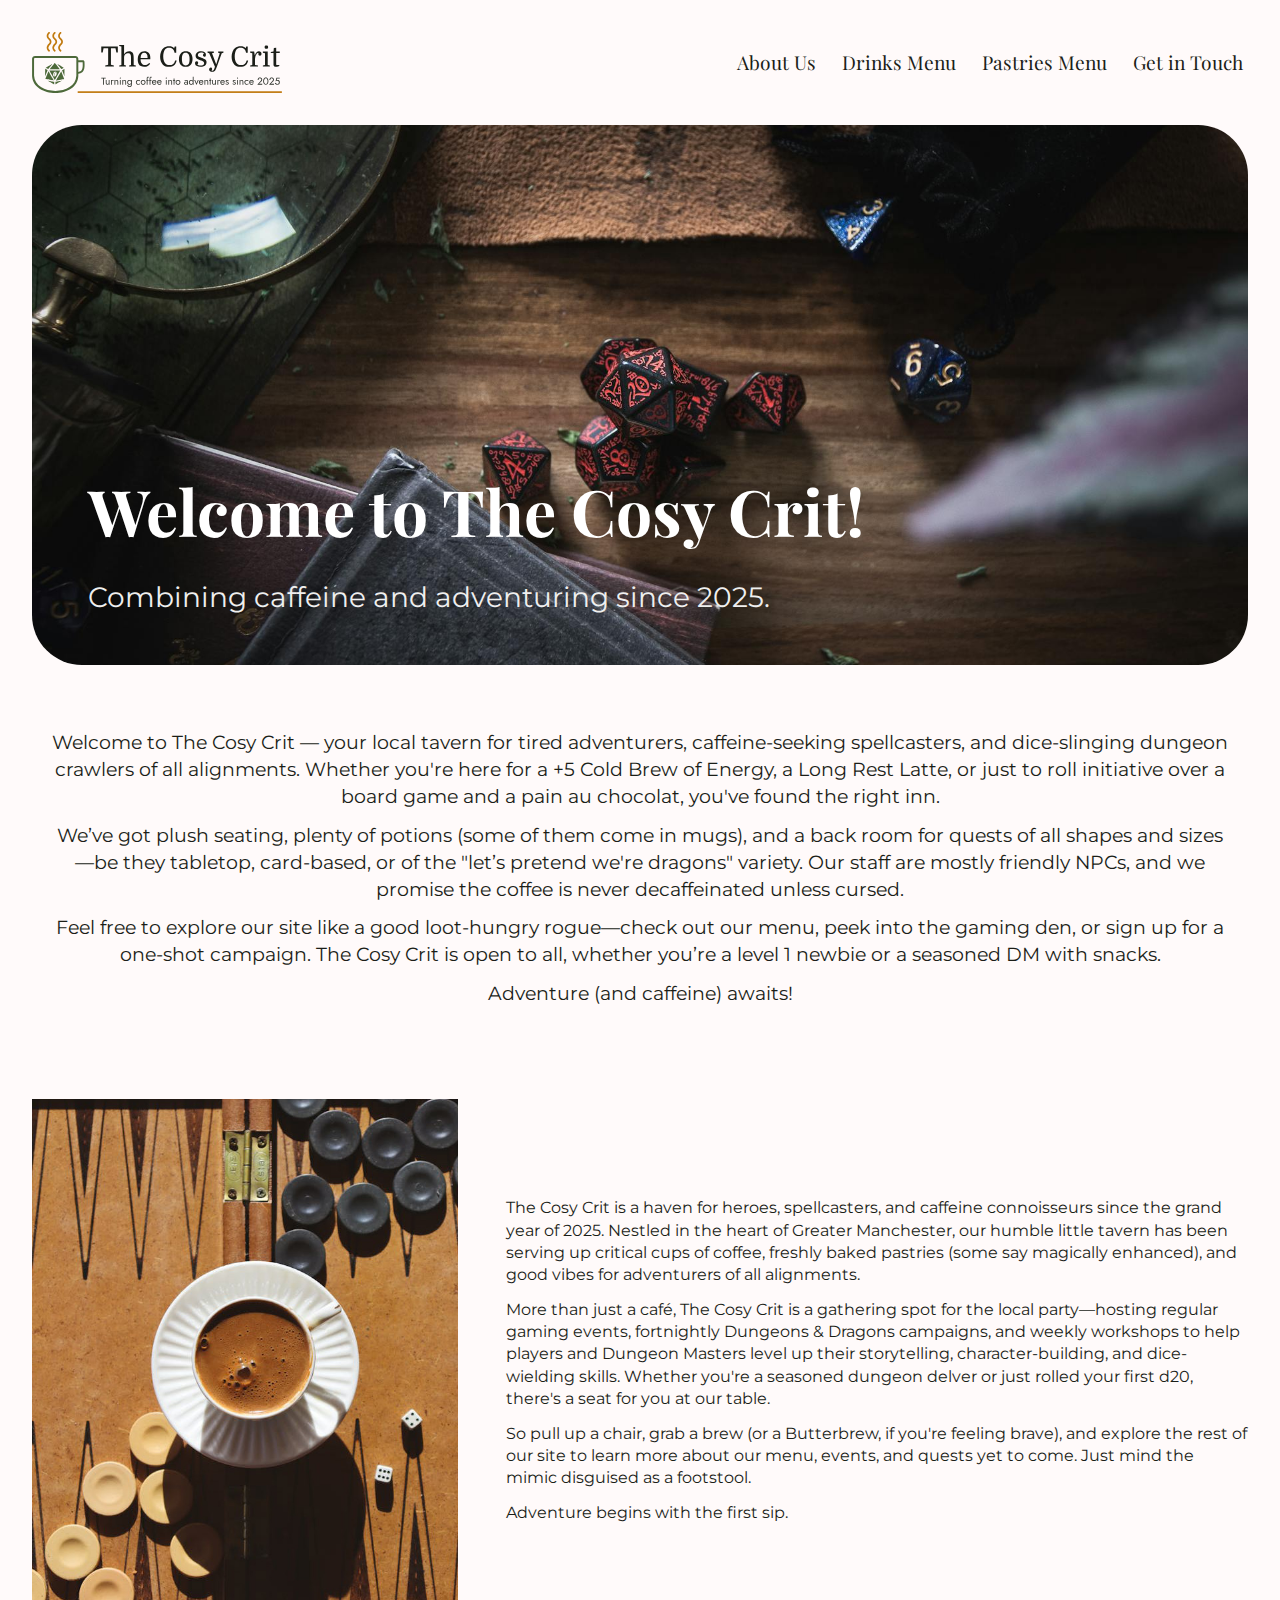
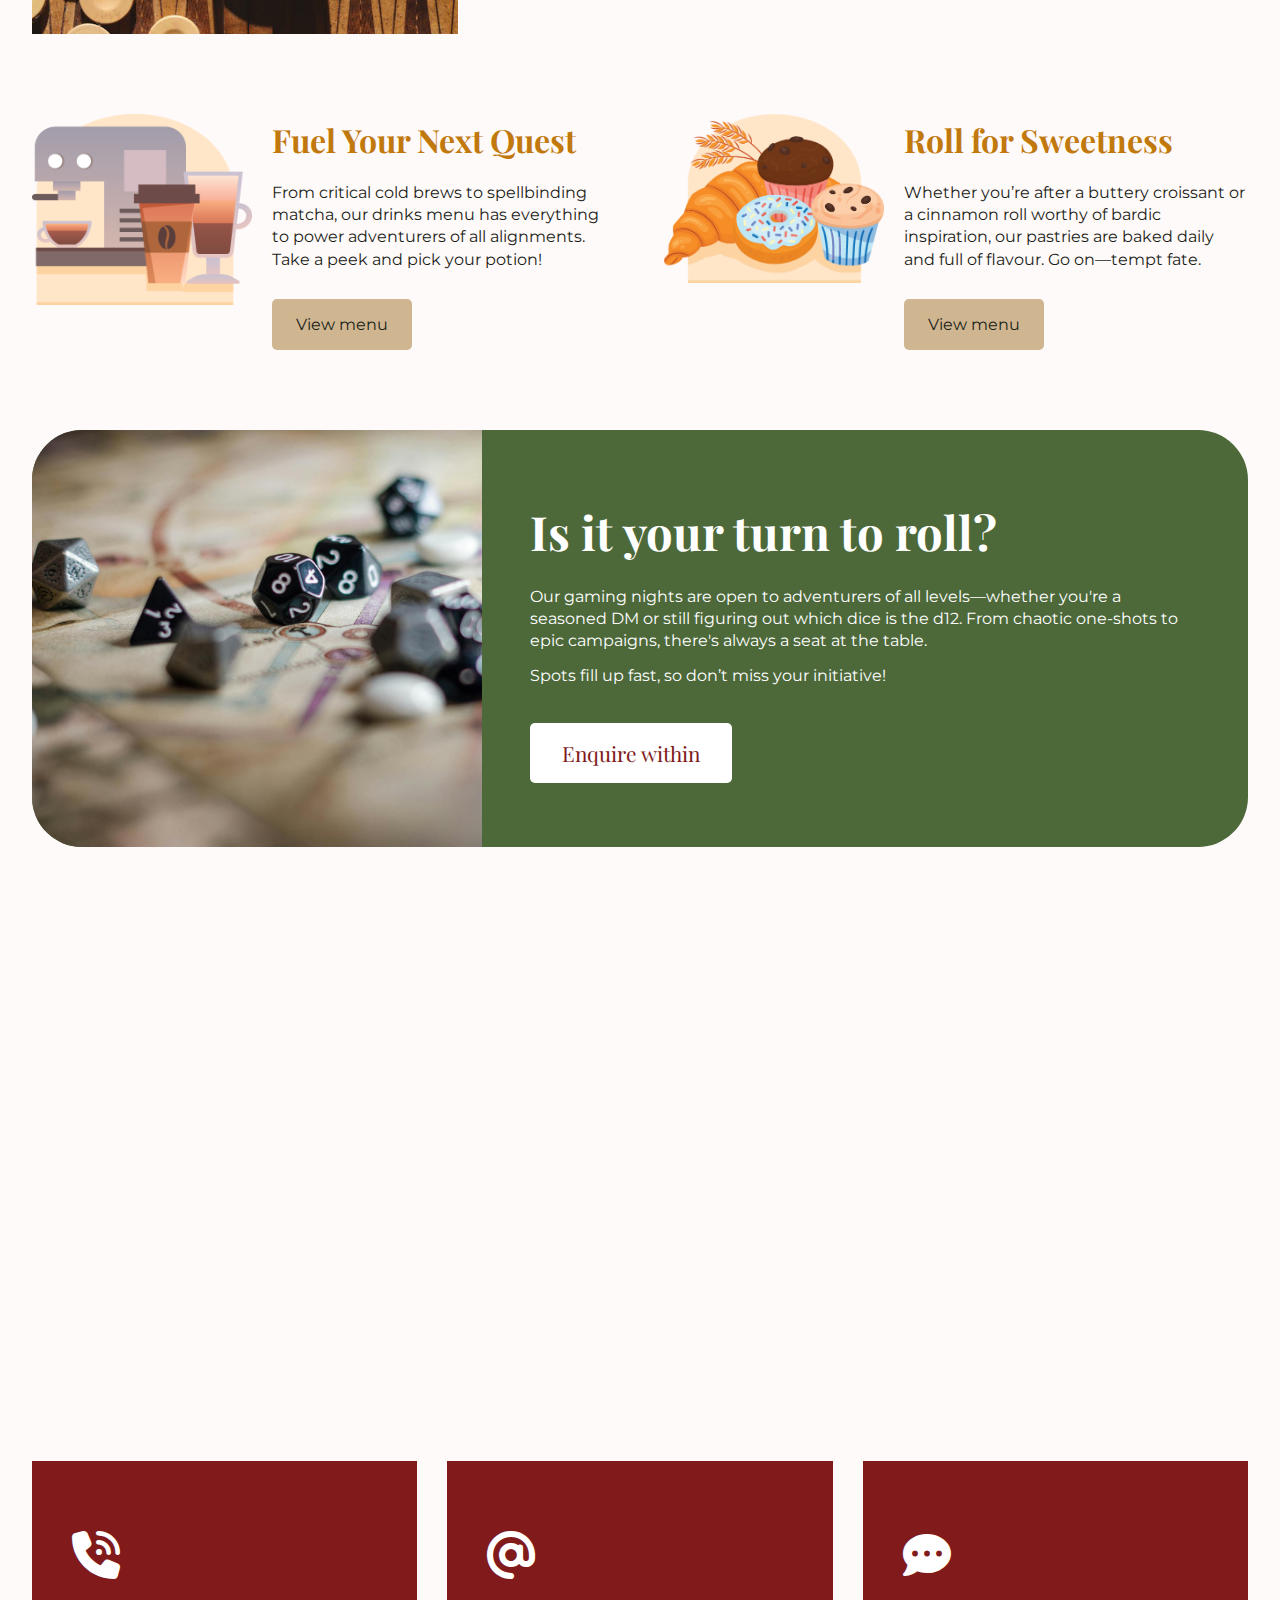
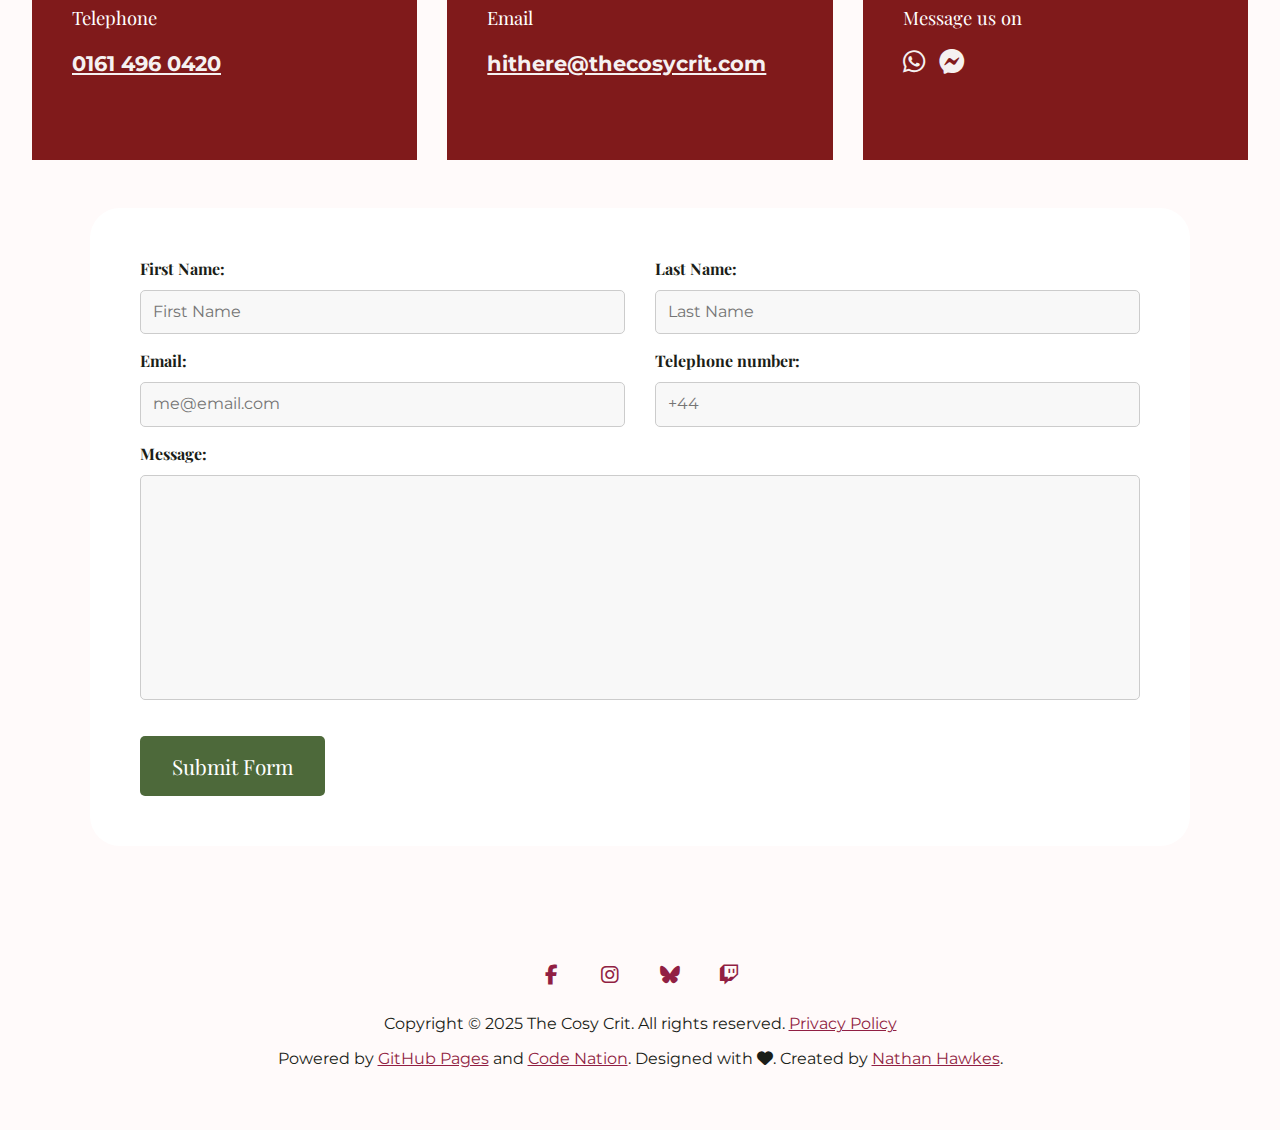
==== commit 848bd13a: "v0.1 - Build" ====
--- a/index.html
+++ b/index.html
@@ -14,24 +14,24 @@
     <header id="site-header">
         <div class="container">
             <figure id="logo">
-                <a href="/" class="home-link">
-                    <img src="/images/logo.svg" alt="The Cosy Crit - Click to go home" />
+                <a href="/" class="home-link" aria-label="Click to go back to The Cosy Crit homepage">
+                    <img src="/images/logo.svg" alt="The Cosy Crit" />
                 </a>
             </figure> <!-- #logo -->
             
             <nav id="site-nav">
                 <ul class="menu">
                     <li class="menu-item">
-                        <a href="/about/" class="link">About Us</a>
-                    </li>
-                    <li class="menu-item">
-                        <a href="/drinks/" class="link">Drinks Menu</a>
-                    </li>
-                    <li class="menu-item">
-                        <a href="/pastries/" class="link">Pastries Menu</a>
-                    </li>
-                    <li class="menu-item">
-                        <a href="/contact/" class="link">Get in Touch</a>
+                        <a href="/about/" class="link" aria-label="Find out more about The Cosy Crit">About Us</a>
+                    </li>
+                    <li class="menu-item">
+                        <a href="/drinks/" class="link" aria-label="Read our drinks menu">Drinks Menu</a>
+                    </li>
+                    <li class="menu-item">
+                        <a href="/pastries/" class="link" aria-label="Read our pastries menu">Pastries Menu</a>
+                    </li>
+                    <li class="menu-item">
+                        <a href="/contact/" class="link" aria-label="Get in touch with The Cosy Crit">Get in Touch</a>
                     </li>
                 </ul> <!-- .menu -->
             </nav> <!-- #site-nav -->
@@ -77,7 +77,7 @@
                     <div class="content">
                         <h2 class="menu-title">Fuel Your Next Quest</h2>
                         <p>From critical cold brews to spellbinding matcha, our drinks menu has everything to power adventurers of all alignments. Take a peek and pick your potion!</p>
-                        <a href="/drinks/" class="menu-button">View menu</a>
+                        <a href="/drinks/" class="menu-button" aria-label="View the drinks menu for The Cosy Crit">View menu</a>
                     </div>
                 </figure> <!-- .menu.drinks -->
 
@@ -88,7 +88,7 @@
                     <div class="content">
                         <h2 class="menu-title">Roll for Sweetness</h2>
                         <p>Whether you’re after a buttery croissant or a cinnamon roll worthy of bardic inspiration, our pastries are baked daily and full of flavour. Go on—tempt fate.</p>
-                        <a href="/pastries/" class="menu-button">View menu</a>
+                        <a href="/pastries/" class="menu-button" aria-label="View the pastries menu for The Cosy Crit">View menu</a>
                     </div>
                 </figure> <!-- .menu.passtries -->
             </article> <!-- .menus -->
@@ -101,7 +101,7 @@
                     <h2>Is it your turn to roll?</h2>
                     <p>Our gaming nights are open to adventurers of all levels—whether you're a seasoned DM or still figuring out which dice is the d12. From chaotic one-shots to epic campaigns, there's always a seat at the table.</p>
                     <p>Spots fill up fast, so don’t miss your initiative!</p>
-                    <a href="/contact/" class="cta-button">Enquire within</a>
+                    <a href="/contact/" class="cta-button" aria-label="Enquire about gaming sesions at The Cosy Crit">Enquire within</a>
                 </div>
             </article> <!-- .gaming.cta -->
 
@@ -113,7 +113,7 @@
                     style="border:0;" 
                     allowfullscreen="" 
                     loading="lazy" 
-                    referrerpolicy="no-referrer-when-downgrade">
+                    referrerpolicy="no-referrer-when-downgrade" title="Map of The Cosy Crit">
                 </iframe>
             </article>
 
@@ -123,30 +123,30 @@
                         <li class="method telephone">
                             <i class="contact-icon fa-solid fa-phone-volume"></i>
                             <div class="data">
-                                <h6 class="title">Telephone</h6>
-                                <p class="info"><a href="tel:+441614960420">0161 496 0420</a></p>
+                                <p class="contact-title">Telephone</h6>
+                                <p class="info"><a href="tel:+441614960420" aria-label="Call The Cosy Crit on 0161 496 0420">0161 496 0420</a></p>
                             </div>
                         </li>
 
                         <li class="method email">
                             <i class="contact-icon fa-solid fa-at"></i>
                             <div class="data">
-                                <h6 class="title">Email</h6>
-                                <p class="info"><a href="mailto:hithere@thecosycrit.com">hithere@thecosycrit.com</a></p>
+                                <p class="contact-title">Email</h6>
+                                <p class="info"><a href="mailto:hithere@thecosycrit.com" aria-label="Email The Cosy Crit at hithere@thecosycrit.com">hithere@thecosycrit.com</a></p>
                             </div>
                         </li>
 
                         <li class="method messengers">
                             <i class="contact-icon fa-solid fa-comment-dots"></i>
                             <div class="data">
-                                <h6 class="title">Message us on</h6>
+                                <p class="contact-title">Message us on</h6>
                                 <p class="info">
-                                    <a href="https://wa.me/+447700900420" class="msg whatsapp">
+                                    <a href="https://wa.me/+447700900420" class="msg whatsapp" aria-label="Message The Cosy Crit on WhatsApp">
                                         <i class="network-icon fa-brands fa-whatsapp"></i>
                                         <span class="label">WhatsApp</span>
                                     </a>
 
-                                    <a href="https://m.me/" class="msg facebook-messenger">
+                                    <a href="https://m.me/" class="msg facebook-messenger" aria-label="Message The Cosy Crit on Facebook Messenger">
                                         <i class="network-icon fa-brands fa-facebook-messenger"></i>
                                         <span class="label">Facebook Messenger</span>
                                     </a>
@@ -203,27 +203,27 @@
             <div id="socials">
                 <ul class="networks">
                     <li class="network">
-                        <a href="https://www.facebook.com/" target="_blank" class="link facebook">
+                        <a href="https://www.facebook.com/" target="_blank" class="link facebook" aria-label="Find The Cosy Crit on Facebook">
                             <i class="fa-brands fa-facebook-f"></i>
                             <span class="label">Facebook</span>
                         </a>
                     </li>
 
                     <li class="network">
-                        <a href="https://www.instagram.com/" target="_blank" class="link instagram">
+                        <a href="https://www.instagram.com/" target="_blank" class="link instagram" aria-label="Find The Cosy Crit on Instagram">
                             <i class="fa-brands fa-instagram"></i>
                             <span class="label">Instagram</span>
                         </a>
                     </li>
 
                     <li class="network">
-                        <a href="https://bsky.app/" target="_blank" class="link bluesky">
+                        <a href="https://bsky.app/" target="_blank" class="link bluesky" aria-label="Find The Cosy Crit on Bluesky">
                             <i class="fa-brands fa-bluesky"></i>
                             <span class="label">BlueSky</span>
                         </a>
                     </li>
                     <li class="network">
-                        <a href="https://www.twitch.tv/" class="link twitch">
+                        <a href="https://www.twitch.tv/" target="_blank" class="link twitch" aria-label="What The Cosy Crit streaming on Twitch">
                             <i class="fa-brands fa-twitch"></i>
                             <span class="label">Twitch</span>
                         </a>
@@ -232,8 +232,8 @@
             </div> <!-- #socials -->
 
             <div id="copyright">
-                <p>Copyright &copy; 2025 The Cosy Crit. All rights reserved. <a href="/privacy/">Privacy Policy</a></p>
-                <p>Powered by <a href="https://pages.github.com/">GitHub Pages</a> and <a href="https://wearecodenation.com">Code Nation</a>. Designed with <i class="heart fa-solid fa-heart"></i>. Created by <a href="https://nathanhawkes.dev/">Nathan Hawkes</a>.</p>
+                <p>Copyright &copy; 2025 The Cosy Crit. All rights reserved. <a href="/privacy/" aria-label="Read our Privacy Policy">Privacy Policy</a></p>
+                <p>Powered by <a href="https://pages.github.com/" target="_blank" aria-label="Powered by GitHub Pages">GitHub Pages</a> and <a href="https://wearecodenation.com" target="_blank" aria-label="Powered by Code Nation">Code Nation</a>. Designed with <i class="heart fa-solid fa-heart"></i>. Created by <a href="https://nathanhawkes.dev/" target="_blank" aria-label="Visit the website of Nathan Hawkes, the developer of this masterpiece">Nathan Hawkes</a>.</p>
             </div>
         </div>
     </footer>
--- a/style.css
+++ b/style.css
@@ -223,6 +223,9 @@
 #site-header #logo{
     max-width: 250px;
 }
+#site-header #logo a{
+    display: block;
+}
 #site-header #logo img{
     width: 100%;
 }
@@ -388,7 +391,7 @@
     color: #FFF;
     background-color: #000;
 }
-.front-page .map iframe{ 
+.front-page .map iframe, .contact-page .map iframe{ 
     width: 100%;
     height: 450px;
 }
@@ -511,9 +514,12 @@
     font-size: 3rem;
     padding: 0 0 1.5rem;
 }
-.contact-details .title{
-    font-size: 1rem;
+.contact-details .contact-title{
+    font-size: 1.15rem;
     font-weight: 400;
+    font-family: var(--heading-typography);
+    padding: 0 0 1rem;
+    line-height: 1.6;
 }
 .contact-details .info{ 
     font-size: 1.3rem;
@@ -540,7 +546,8 @@
     border-radius: 30px; 
     background-color: #FFF; 
     margin: 0 auto; 
-    max-width: 1100px 
+    max-width: 1100px;
+    width: 100%;
 }
 .contact-form .fields-two{
     display: flex;
@@ -675,6 +682,18 @@
 
 /* Responsive */
 @media only screen and (max-width: 1024px) and (min-width: 801px){
+    h1{
+        font-size: 3.1rem;
+    }
+    h2{
+        font-size: 2.5rem;
+    }
+    h3{
+        font-size: 2rem;
+    }
+    h4, h5, h6{
+        font-size: 1.4rem;
+    }
     #site-header .container{ 
         flex-direction: column;
         align-items: center;
@@ -682,8 +701,58 @@
     #site-header #logo{ 
         padding: 0 0 1.5rem;
     }
+    #site-body .page-title .title{
+        font-size: 3.5rem;
+    }
+    #hero-banner .hero-title{
+        font-size: 3rem;
+    }
+    #hero-banner .hero-subtitle{
+        font-size: 1.3rem;
+    }
+    .front-page .intro{
+        flex-direction: column;
+    }
+    .front-page .intro .image{
+        width: 65%;
+    }
+    .front-page .menus{
+        flex-direction: column;
+    }
+    .front-page .menus .menu{
+        width: 100%;
+    }
+    .cta.content-right{
+        flex-direction: column;
+    }
+    .cta.content-right .image{
+        padding-bottom: 57.6%;
+        width: 100%;
+    }
+    .contact-details{
+        flex-direction: column;
+    }
+    .contact-details li{
+        width: 100%;
+        padding: 48px;
+    }
+    .menu-page .menu-list .menu .item{
+        width: calc( 50% - 15px );
+    }
 }
 @media only screen and (max-width: 800px){
+    h1{
+        font-size: 2.75rem;
+    }
+    h2{
+        font-size: 2.35rem;
+    }
+    h3{
+        font-size: 1.8rem;
+    }
+    h4, h5, h6{
+        font-size: 1rem;
+    }
     #site-header .container{
         flex-direction: column;
         align-items: center;
@@ -691,8 +760,72 @@
     #site-header #logo{ 
         padding: 0 0 1.5rem;
     }
+    #site-header #site-nav{
+        width: 100%;
+    }
     #site-header #site-nav .menu{
         flex-direction: column;
         text-align: center;
+        width: 100%;
+    }
+    #site-body .page-title .title{
+        font-size: 3rem;
+    }
+    #hero-banner{
+        height: unset;
+        padding: 185px 2.35rem 3rem;
+    }
+    #hero-banner .hero-title{
+        font-size: 2.6rem;
+    }
+    #hero-banner .hero-subtitle{
+        font-size: 1.1rem;
+    }
+    .front-page .intro{
+        flex-direction: column;
+    }
+    .front-page .intro .image{
+        width: 100%;
+    }
+    .front-page .menus{
+        flex-direction: column;
+        gap: 3rem;
+    }
+    .front-page .menus .menu{
+        width: 100%;
+        flex-direction: column;
+    }
+    .cta .content{
+        padding: 3rem 2rem 3.5rem;
+    }
+    .cta.content-right{
+        flex-direction: column;
+    }
+    .cta.content-right .image{
+        padding-bottom: 57.6%;
+        width: 100%;
+    }
+    .contact-details{
+        flex-direction: column;
+    }
+    .contact-details li{
+        width: 100%;
+        padding: 48px;
+    }
+    .menu-page .menu-list .menu .item{
+        width: 100%;
+    }
+    .contact-form{
+        padding: 40px 28px;
+    }
+    .contact-form .fields-two{
+        flex-direction: column;
+        gap: 0;
+    }
+    .contact-form .fields-two .field{
+        width: 100%;
+    }
+    .contact-details .contact-icon{
+        font-size: 2.3rem;
     }
 }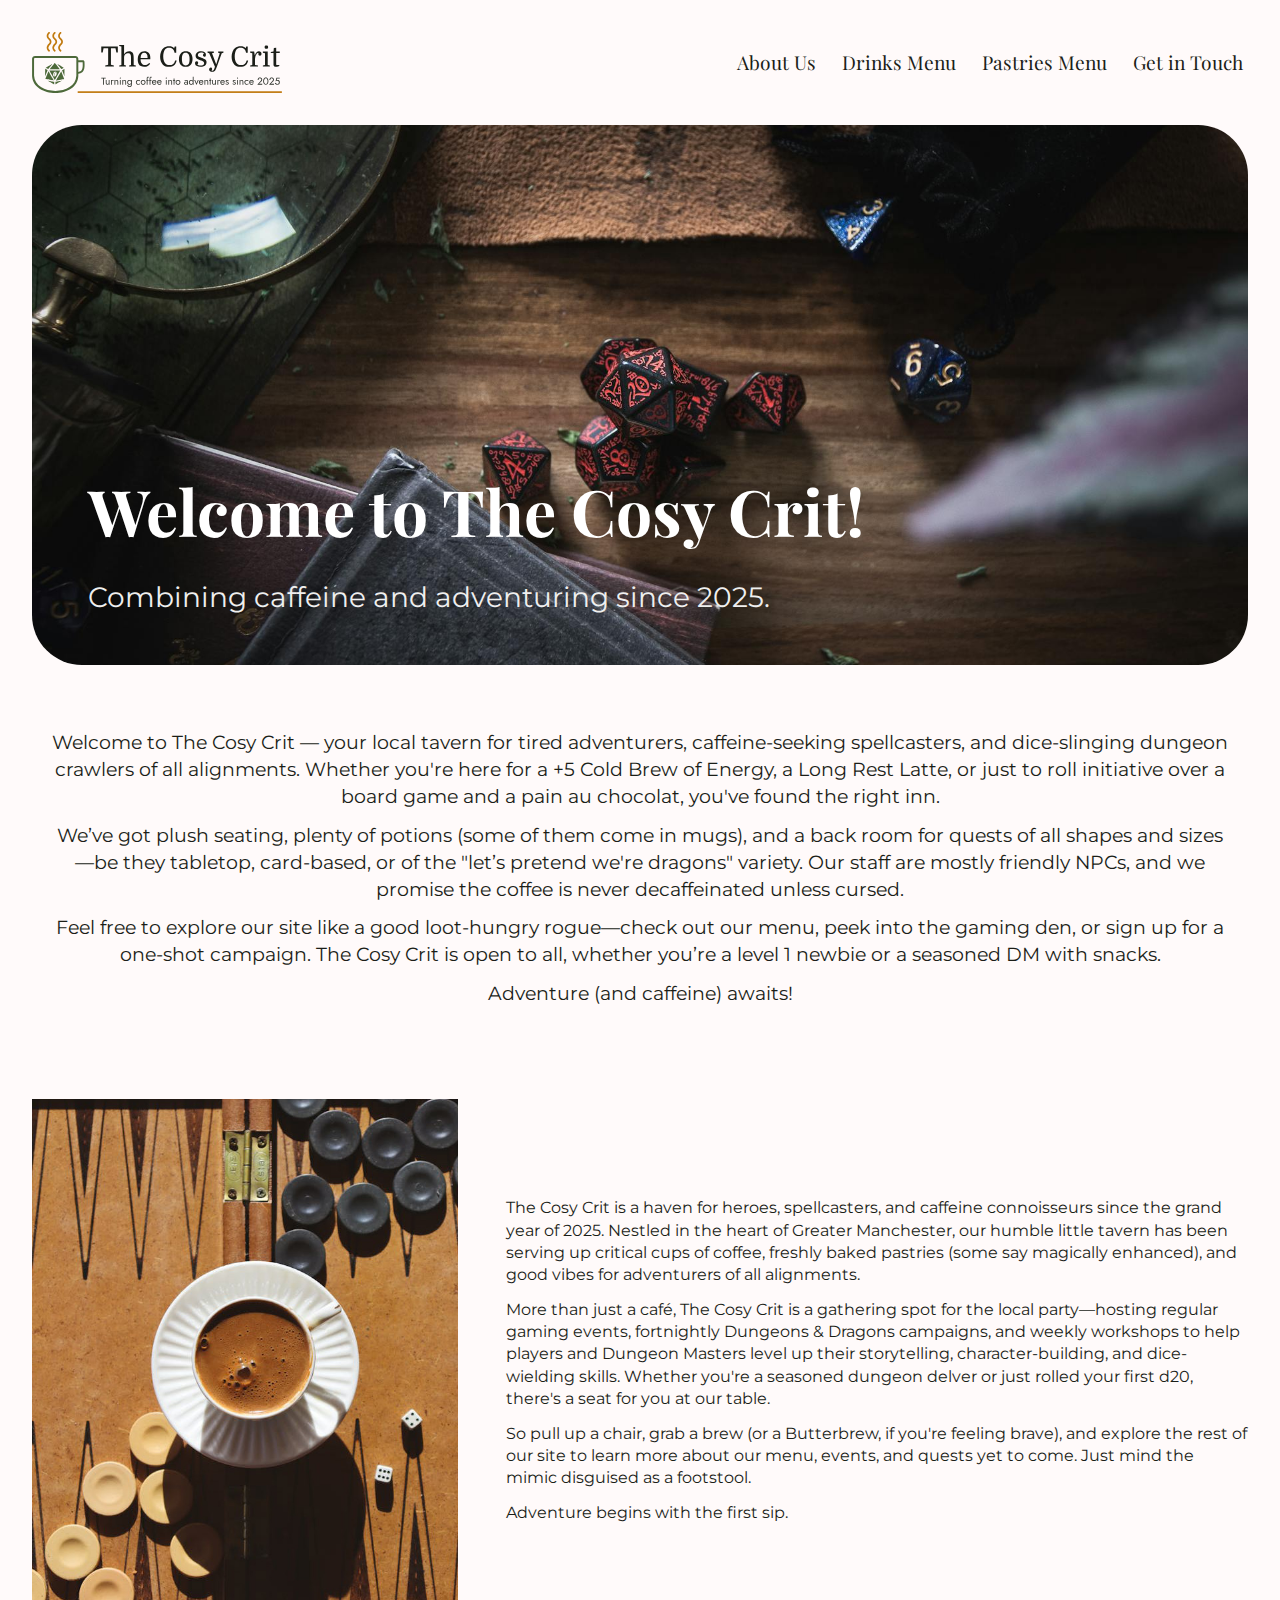
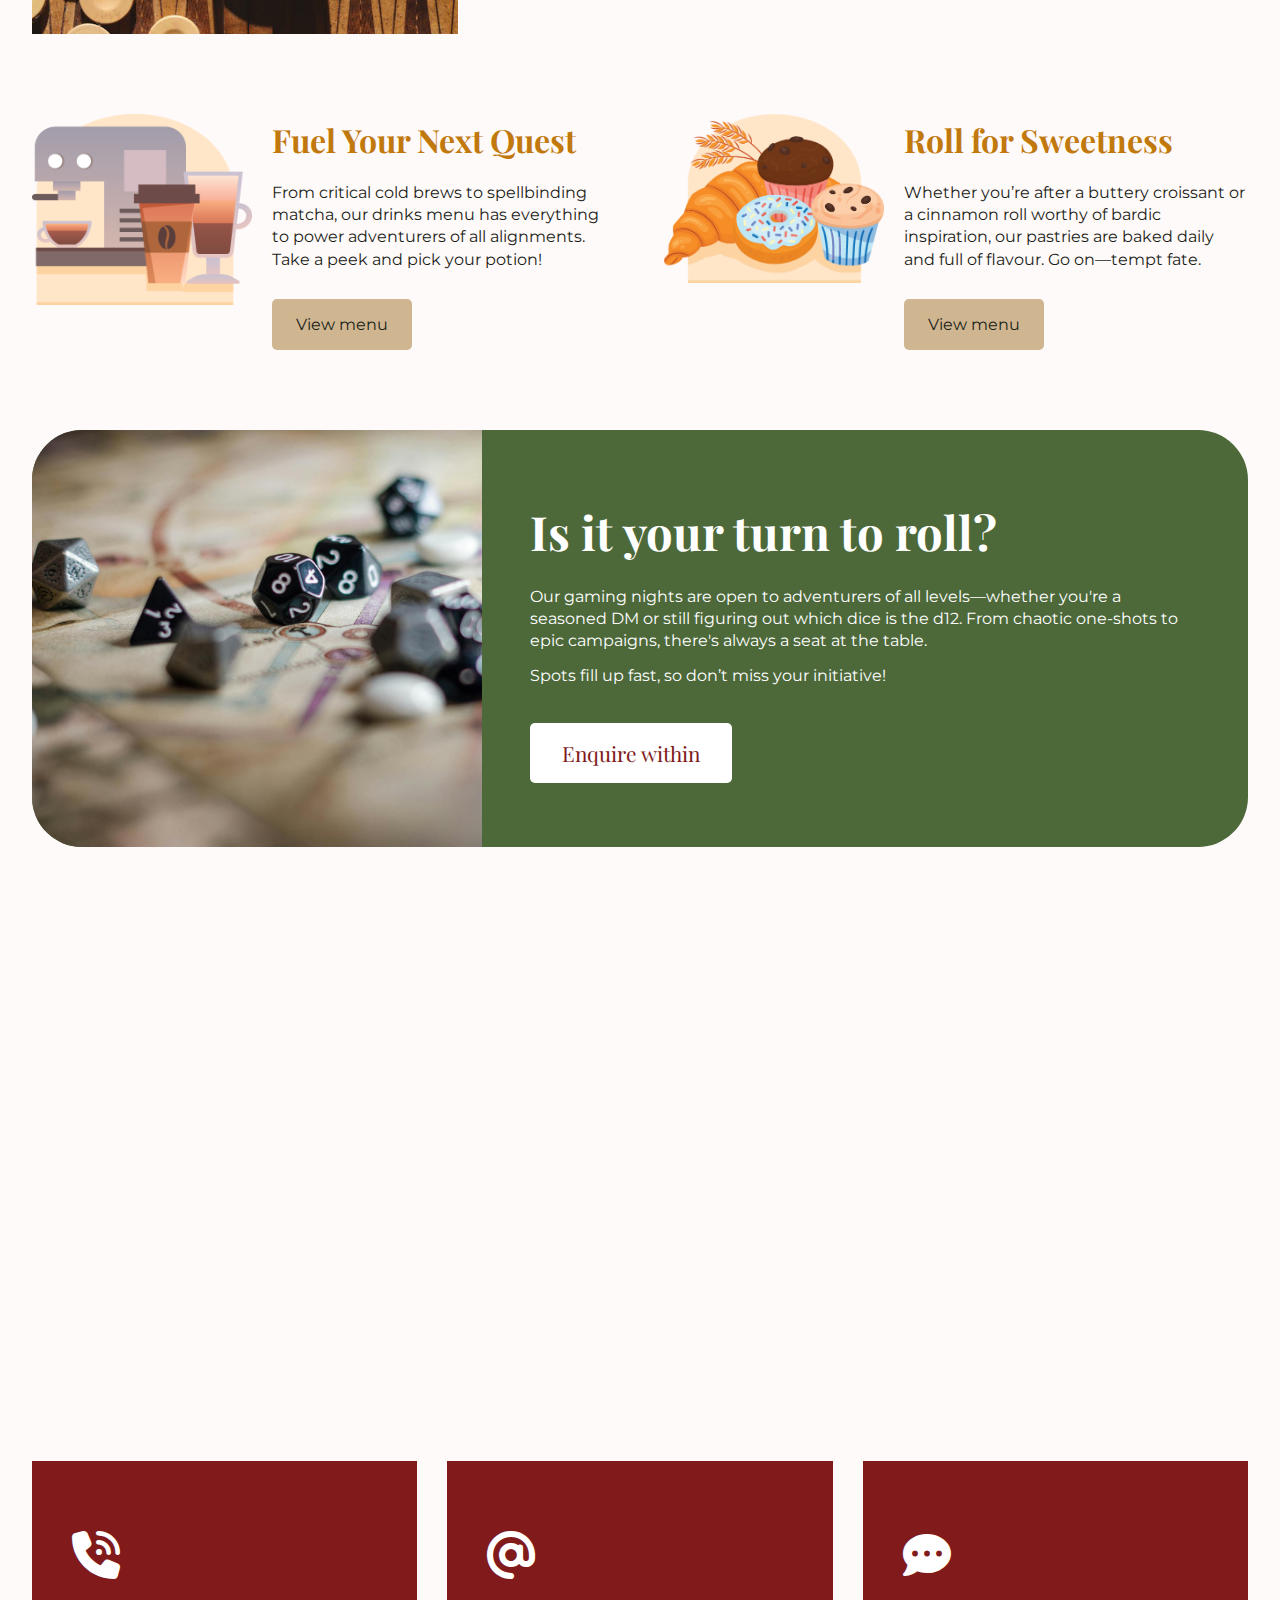
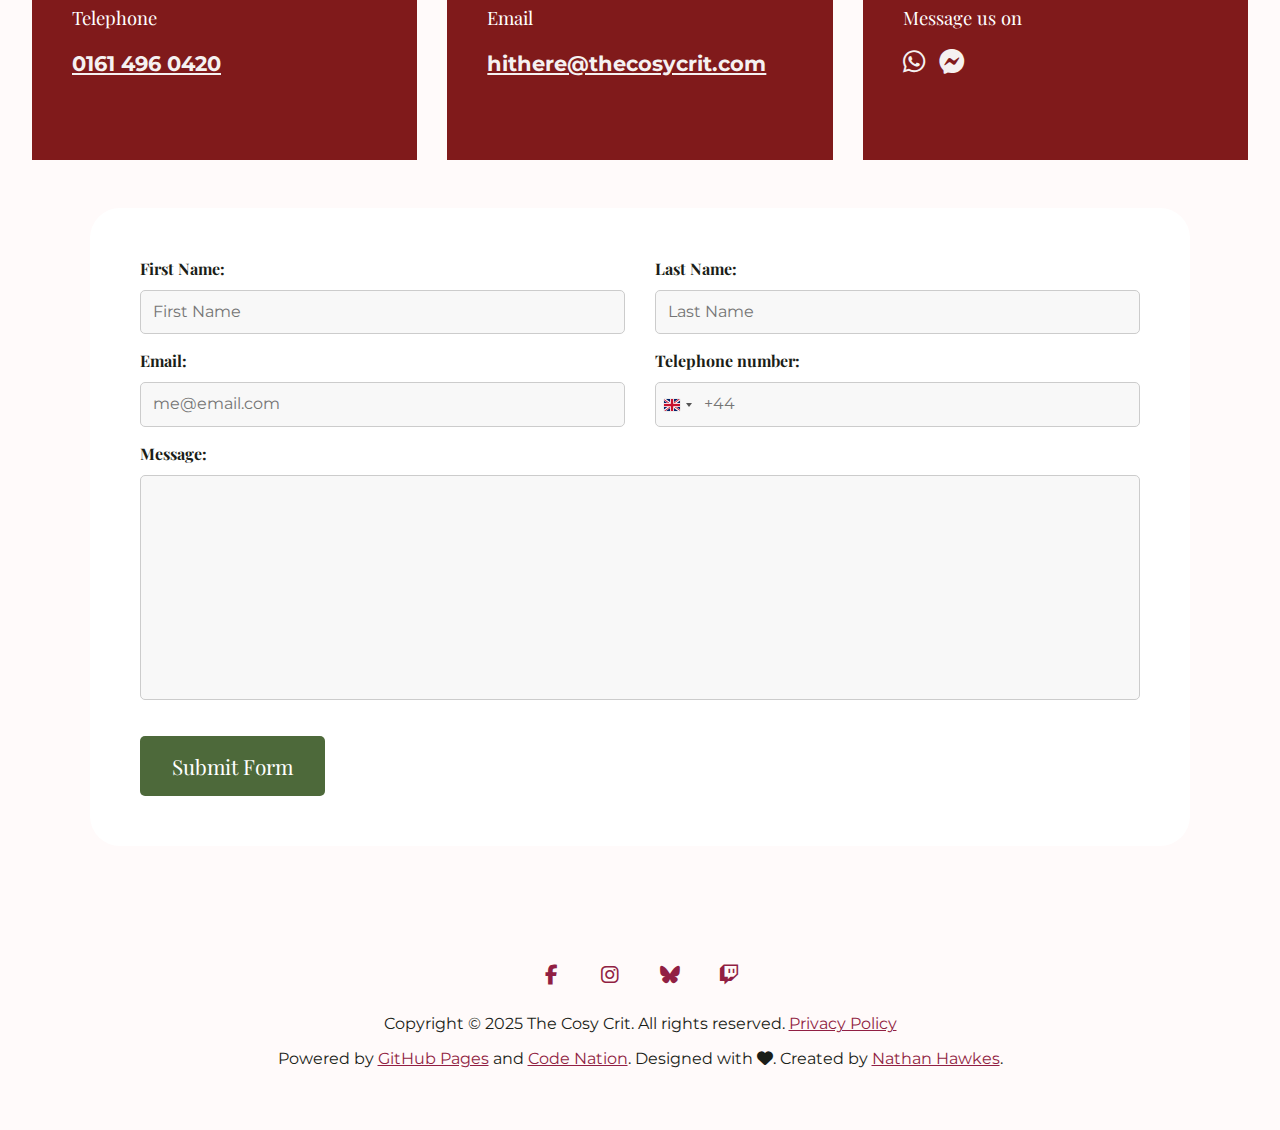
==== commit ef8d1b3f: "v0.2 - Build" ====
--- a/index.html
+++ b/index.html
@@ -4,11 +4,22 @@
     <meta charset="UTF-8">
     <meta name="viewport" content="width=device-width, initial-scale=1.0">
     <title>Welcome to The Cosy Crit!</title>
-    <link rel="stylesheet" href="/style.css">
+    <link rel="stylesheet" href="/css/style.css">
     <link rel="stylesheet" href="/fonts/fontawesome/css/all.min.css">
+
+    <!-- jQuery -->
+    <script src="/js/jquery.min.js"></script>
+    
+    <!-- IntlTelInput -->
+    <link rel="stylesheet" href="/css/intlTelInput.min.css" />
+    <script src="/js/intlTelInput/intlTelInput.min.js"></script>
 
     <!-- Turnstile -->
     <script src="https://challenges.cloudflare.com/turnstile/v0/api.js"></script>
+
+    <!-- Cookie Banner -->
+    <link rel="stylesheet" href="/css/silktide-consent-manager.css" />
+    <script src="/js/silktide-consent-manager.js"></script>
 </head>
 <body>
     <header id="site-header">
@@ -197,6 +208,75 @@
             </article>
         </section>
     </main>
+    <script>
+        document.addEventListener("DOMContentLoaded", function () {
+            document.querySelector(".contact-form").addEventListener("submit", function (e) {
+                e.preventDefault();
+                let formData = new FormData(this);
+                fetch("/process/contact.php", {
+                    method: "POST",
+                    body: formData
+                })
+                .then(response => response.json())
+                .then(data => {
+                    const formNotice = document.getElementById("form-notice");
+                    const alertDiv = formNotice.querySelector(".alert");
+                    const iconDiv = alertDiv.querySelector(".icon");
+                    const textDiv = alertDiv.querySelector(".text p");
+                    if (data.success) {
+                        // Update for success
+                        alertDiv.classList.add("success");
+                        alertDiv.classList.remove("error");
+                        iconDiv.innerHTML = '<i class="fa-solid fa-check"></i>';
+                        textDiv.textContent = data.message || "Form submitted successfully!";
+                        formNotice.style.display = "block"; // Show the notice
+                        document.querySelector(".form").reset();
+                    } else {
+                        // Update for error
+                        alertDiv.classList.add("error");
+                        alertDiv.classList.remove("success");
+                        iconDiv.innerHTML = '<i class="fa-solid fa-triangle-exclamation submitted"></i>';
+                        textDiv.textContent = data.message || "An error occurred. Please try again.";
+                        formNotice.style.display = "block"; // Show the notice
+                    }
+                    // Fade out after 7 seconds
+                    setTimeout(function() {
+                        formNotice.style.opacity = "0";
+                        setTimeout(function() {
+                            formNotice.style.display = "none"; // Hide after fade
+                        }, 1000); // Wait for the transition to complete
+                    }, 7000); // 7 seconds delay before fade
+                })
+                .catch(error => {
+                    // Update for error
+                    const formNotice = document.getElementById("form-notice");
+                    const alertDiv = formNotice.querySelector(".alert");
+                    const iconDiv = alertDiv.querySelector(".icon");
+                    const textDiv = alertDiv.querySelector(".text p");
+                    alertDiv.classList.add("error");
+                    alertDiv.classList.remove("success");
+                    iconDiv.innerHTML = '<i class="fa-solid fa-triangle-exclamation"></i>';
+                    textDiv.textContent = "An error occurred. Please try again.";
+                    formNotice.style.display = "block"; // Show the notice
+                    console.error(error);
+                    // Fade out after 7 seconds
+                    setTimeout(function() {
+                        formNotice.style.opacity = "0";
+                        setTimeout(function() {
+                            formNotice.style.display = "none"; // Hide after fade
+                        }, 1000); // Wait for the transition to complete
+                    }, 7000); // 7 seconds delay before fade
+                });
+            });
+        });
+    </script>
+    <script>
+        const input = document.querySelector(".intlTelInput");
+        window.intlTelInput(input, {
+            initialCountry: "GB",
+            loadUtils: () => import("/js/intlTelInput/utils.js"),
+        });
+    </script>
 
     <footer id="site-footer">
         <div class="container">
--- a/css/style.css
+++ b/css/style.css
@@ -0,0 +1,882 @@
+:root{
+    --primary: #4D693A;
+    --secondary: #C1790E;
+    --accent: #801A1B;
+    --primary-dark: #264014;
+    --primary-light: #C9D7C0;
+    --secondary-light: #CFB691;
+    --page-background: #FFFAFA;
+    --primary-text: #1B1E18;
+    --secondary-text: #2F332D;
+    --divider: #C4BEB5;
+
+    --page-title-background: linear-gradient(90deg, rgba(207,182,145,0) 0%, rgba(207,182,145,.2) 50%, rgba(207,182,145,.75) 100%);
+    
+    --success: #cce5d4;
+    --success-dark: #165016;
+    --info: #cce4f6;
+    --info-dark: #0a4876;
+    --warning: #fde8cd;
+    --warning-dark: #7a3e00;
+    --danger: #f3d1d6;
+    --danger-dark: #6e1c22; 
+
+    --link: #911f43;
+    --link-hover: #801A1B;
+    --link-light: #f5f1f1;
+    --link-light-hover: #FFF;
+    --menu-link: #1B1E18;
+    --menu-link-hover: #801A1B;
+
+    --primary-typography: 'Montserrat', Arial, Helvetica, sans-serif;
+    --heading-typography: 'Playfair Display', 'Times New Roman', Times, serif;
+}
+
+/* Montserrat - Google Fonts */
+@font-face {
+    font-display: swap; /* Check https://developer.mozilla.org/en-US/docs/Web/CSS/@font-face/font-display for other options. */
+    font-family: 'Montserrat';
+    font-style: normal;
+    font-weight: 400;
+    src: url('../fonts/montserrat/montserrat-v29-latin-regular.woff2') format('woff2'); /* Chrome 36+, Opera 23+, Firefox 39+, Safari 12+, iOS 10+ */
+}
+@font-face {
+    font-display: swap; /* Check https://developer.mozilla.org/en-US/docs/Web/CSS/@font-face/font-display for other options. */
+    font-family: 'Montserrat';
+    font-style: italic;
+    font-weight: 400;
+    src: url('../fonts/montserrat/montserrat-v29-latin-italic.woff2') format('woff2'); /* Chrome 36+, Opera 23+, Firefox 39+, Safari 12+, iOS 10+ */
+}
+@font-face {
+    font-display: swap; /* Check https://developer.mozilla.org/en-US/docs/Web/CSS/@font-face/font-display for other options. */
+    font-family: 'Montserrat';
+    font-style: normal;
+    font-weight: 700;
+    src: url('../fonts/montserrat/montserrat-v29-latin-700.woff2') format('woff2'); /* Chrome 36+, Opera 23+, Firefox 39+, Safari 12+, iOS 10+ */
+}
+@font-face {
+    font-display: swap; /* Check https://developer.mozilla.org/en-US/docs/Web/CSS/@font-face/font-display for other options. */
+    font-family: 'Montserrat';
+    font-style: italic;
+    font-weight: 700;
+    src: url('../fonts/montserrat/montserrat-v29-latin-700italic.woff2') format('woff2'); /* Chrome 36+, Opera 23+, Firefox 39+, Safari 12+, iOS 10+ */
+}
+/* Playfair Display - Google Fonts */
+@font-face {
+    font-display: swap; /* Check https://developer.mozilla.org/en-US/docs/Web/CSS/@font-face/font-display for other options. */
+    font-family: 'Playfair Display';
+    font-style: normal;
+    font-weight: 400;
+    src: url('../fonts/playfair-display/playfair-display-v37-latin-regular.woff2') format('woff2'); /* Chrome 36+, Opera 23+, Firefox 39+, Safari 12+, iOS 10+ */
+}
+@font-face {
+    font-display: swap; /* Check https://developer.mozilla.org/en-US/docs/Web/CSS/@font-face/font-display for other options. */
+    font-family: 'Playfair Display';
+    font-style: italic;
+    font-weight: 400;
+    src: url('../fonts/playfair-display/playfair-display-v37-latin-italic.woff2') format('woff2'); /* Chrome 36+, Opera 23+, Firefox 39+, Safari 12+, iOS 10+ */
+}
+@font-face {
+    font-display: swap; /* Check https://developer.mozilla.org/en-US/docs/Web/CSS/@font-face/font-display for other options. */
+    font-family: 'Playfair Display';
+    font-style: normal;
+    font-weight: 700;
+    src: url('../fonts/playfair-display/playfair-display-v37-latin-700.woff2') format('woff2'); /* Chrome 36+, Opera 23+, Firefox 39+, Safari 12+, iOS 10+ */
+}
+@font-face {
+    font-display: swap; /* Check https://developer.mozilla.org/en-US/docs/Web/CSS/@font-face/font-display for other options. */
+    font-family: 'Playfair Display';
+    font-style: italic;
+    font-weight: 700;
+    src: url('../fonts/playfair-display/playfair-display-v37-latin-700italic.woff2') format('woff2'); /* Chrome 36+, Opera 23+, Firefox 39+, Safari 12+, iOS 10+ */
+}
+
+*{
+    box-sizing: border-box;
+    position: relative;
+}
+body{
+    background-color: var(--page-background);
+    color: var(--primary-text);
+    font-family: var(--primary-typography);
+    margin: 0;
+    padding: 0;
+    display: flex;
+    flex-direction: column;
+    min-height: 100vh;
+}
+#site-body{
+    flex: 1;
+}
+h1, h2, h3, h4, h5, h6{
+    font-family: var(--heading-typography);
+    line-height: 1.6;
+    margin: 0;
+    padding: 0 0 1rem;
+}
+h1{
+    font-size: 3.5rem;
+}
+h2{
+    font-size: 2.95rem;
+}
+h3{
+    font-size: 2.5rem;
+}
+h4, h5, h6{
+    font-size: 2rem;
+}
+p, li{
+    margin: 0;
+    line-height: 1.4;
+    padding: 0 0 0.75rem;
+}
+strong, b{
+    font-weight: 700;
+}
+em, i{
+    font-style: italic;    
+}
+img{
+    vertical-align: bottom;
+}
+figure{
+    margin: 0;
+}
+a{
+    color: var(--link);
+}
+a:hover{
+    color: var(--link-hover);
+}
+
+.container{ 
+    max-width: 1650px;
+    width: 100%;
+    margin: 0 auto;
+    padding: 0 2rem;
+}
+.page-container{
+    padding-top: 4rem;
+    padding-bottom: 4rem;
+    display: flex;
+    gap: 5rem;
+    flex-direction: column;
+}
+
+.bg-primary{
+    background-color: var(--primary);
+}
+.bg-primary-dark{
+    background-color: var(--primary-dark);
+}
+.bg-primary-light{
+    background-color: var(--primary-light);
+}
+.bg-secondary{
+    background-color: var(--secondary);
+}
+.bg-secondary-light{
+    background-color: var(--secondary-light);
+}
+.bg-accent{
+    background-color: var(--accent);
+}
+.bg-white{
+    background-color: #FFF;
+}
+.bg-black{
+    background-color: #000;
+}
+.fg-primary{
+    color: var(--primary);
+}
+.fg-primary-dark{
+    color: var(--primary-dark);
+}
+.fg-primary-light{
+    color: var(--primary-light);
+}
+.fg-secondary{
+    color: var(--secondary);
+}
+.fg-secondary-light{
+    color: var(--secondary-light);
+}
+.fg-accent{
+    color: var(--accent);
+}
+.fg-white{
+    color: #FFF;
+}
+.fg-black{
+    color: #000;
+}
+.text-primary{
+    color: var(--primary-text);
+}
+.text-secondary{
+    color: var(--secondary-text);
+}
+
+/* Header */
+#site-header{
+    padding: 2rem 0;
+}
+#site-header .container{ 
+    display: flex;
+    justify-content: space-between;
+    flex-wrap: wrap;
+    align-items: center;
+}
+#site-header #logo{
+    max-width: 250px;
+}
+#site-header #logo a{
+    display: block;
+}
+#site-header #logo img{
+    width: 100%;
+}
+/* Menu */
+#site-header #site-nav .menu{
+    display: flex;
+    gap: 1rem;
+    list-style: none;
+    margin: 0;
+    padding: 0;
+    font-size: 1.2rem;
+    font-family: var(--heading-typography);
+}
+#site-header #site-nav .menu li{
+    padding: 0;
+}
+#site-header #site-nav .menu a{
+    color: var(--menu-link);
+    text-decoration: none;
+    display: block;
+    width: fit-content;
+    padding: 8px 5px;
+    position: relative;
+}
+#site-header #site-nav .menu a::after{
+    content: "";
+    position: absolute;
+    width: 0;
+    bottom: 0;
+    left: 50%;
+    transform: translateX(-50%);
+    height: 2px;
+    background-color: var(--menu-link-hover);
+    transition: width .2s ease-in-out;
+}
+#site-header #site-nav .menu a:hover, #site-header #site-nav .menu .selected{
+    color: var(--menu-link-hover);
+}
+#site-header #site-nav .menu a:hover::after, #site-header #site-nav .menu .selected::after{
+    width: 100%;
+}
+
+/* Footer */
+#site-footer{
+    text-align: center;
+    padding: 3rem 0;
+}
+#site-footer #socials{
+    padding: 0 0 1.25rem;
+}
+#site-footer #socials .networks{
+    list-style: none;
+    margin: 0;
+    padding: 0;
+    display: flex;
+    gap: 1.5rem;
+    justify-content: center;
+}
+#site-footer #socials .network{ 
+    padding: 0;
+}
+#site-footer #socials .networks a{
+    text-decoration: none;
+    font-size: 1.25rem;
+    display: block;
+    width: 2.2rem;
+    height: 2.2rem;
+    line-height: 2.2rem;
+    text-align: center;
+}
+#site-footer #socials .networks .label{
+    display: none;
+}
+
+/* Single Page */
+#site-body .page-title{ 
+    background: var(--secondary-light);
+    background: var(--page-title-background);
+    padding: 5.5rem 0.5rem;
+}
+#site-body .page-title .title{ 
+    font-size: 4.25rem;
+    margin: 0;
+    padding: 0;
+}
+
+/* Home Page */
+#hero-banner{
+    background: url('../images/stock/hero-banner.jpg') center no-repeat;
+    background-size: cover;
+    height: 60vh;
+    display: flex;
+    align-items: flex-end;
+    padding: 3rem 3.5rem;
+    border-radius: 50px;
+}
+#hero-banner .hero-title{
+    color: #FFF;
+    font-size: 4rem;
+    padding: 0 0 1rem;
+}
+#hero-banner .hero-subtitle{
+    color: #EFEFEF;
+    font-size: 1.75rem;
+    padding: 0;
+}
+.front-page .welcome{ 
+    padding: 0 1rem;
+}
+.front-page .welcome p{
+    font-size: 1.2rem;
+    text-align: center;
+}
+.front-page .intro{
+    display: flex;
+    gap: 3rem;
+    flex-wrap: wrap;
+    align-items: center;
+}
+.front-page .intro .image{
+    width: 35%; 
+}
+.front-page .intro .image img{ 
+    width: 100%;
+}
+.front-page .intro .content{ 
+    flex: 1;
+}
+.front-page .menus{
+    gap: 3rem;
+    display: flex;
+    flex-wrap: wrap;
+}
+.front-page .menus .menu{
+    width: calc( 50% - 1.5rem );
+    display: flex;
+    gap: 20px;
+    flex-wrap: wrap;
+}
+.front-page .menus .menu .image, .front-page .menus .menu .image img{ 
+    width: 220px;
+}
+.front-page .menus .menu .content{
+    flex: 1;
+    align-self: center;
+}
+.front-page .menus .menu .content .menu-title{ 
+    font-size: 2rem;
+    color: var(--secondary);
+}
+.front-page .menus .menu .content .menu-button{
+    display: block;
+    width: fit-content;
+    padding: 1rem 1.5rem;
+    margin: 1rem 0 0;
+    background-color: var(--secondary-light);
+    color: var(--primary-text);
+    text-decoration: none;
+    transition: all .2s ease;
+    border-radius: 5px;
+}
+.front-page .menus .menu .content .menu-button:hover{
+    color: #FFF;
+    background-color: #000;
+}
+.front-page .map iframe, .contact-page .map iframe{ 
+    width: 100%;
+    height: 450px;
+}
+
+/* Menu Pages */
+.menu-page .menu-list .menu{
+    display: flex;
+    gap: 50px 30px;
+    flex-wrap: wrap;
+    margin: 0;
+    padding: 0;
+    list-style: none;
+}
+.menu-page .menu-list .menu .item{
+    width: calc( ( 100% / 3 ) - 20px );
+}
+.menu-page .menu-list .menu .item .image{
+    border: solid 5px #FFF;
+    border-radius: 20px;
+    box-shadow: 0 5px 15px rgba(0,0,0,.45);
+    position: relative;
+    padding-bottom: 62.5%;
+    overflow: hidden;
+    margin: 0 0 1.5rem;
+}
+.menu-page .menu-list .menu .item img{ 
+    object-fit: cover;
+    width: 100%;
+    height: 100%;
+    position: absolute;
+    left: 0;
+    top: 0;
+    transition: all .25s ease-in-out;
+    transform-origin: center;
+    transform: scale(1);
+}
+.menu-page .menu-list .menu .item:hover img{
+    transform: scale(1.2);
+}
+.menu-page .menu-list .menu .item .data{
+    padding: 0 1rem;
+}
+.menu-page .menu-list .menu .item .item-head{
+    display: flex;
+    flex-wrap: wrap;
+}
+.menu-page .menu-list .menu .item .item-name{
+    font-size: 1.6rem;
+    color: var(--primary);
+    font-weight: 400;
+    flex: 1;
+}
+.menu-page .menu-list .menu .item .price{
+    width: fit-content;
+    height: fit-content;
+    padding: 10px 15px;
+    text-align: right;
+    font-weight: 700;
+    font-size: 1.3rem;
+    line-height: 1.6;
+    color: #FFF;
+    background-color: var(--primary);
+}
+.menu-page .menu-list .menu .item .product-name{
+    font-weight: 700;
+    font-size: 1.125rem;
+    color: var(--secondary-text);
+}
+.menu-page .menu-list .menu .item .suitable-for{
+    list-style: none;
+    margin: 0 0 1.5rem;
+    padding: 0;
+    display: flex;
+    gap: 10px 8px;
+}
+.menu-page .menu-list .menu .item .suitable-for li{
+    border-radius: 50%;
+    width: 42px;
+    height: 42px;
+    text-align: center;
+    line-height: 42px;
+    padding: 0;
+    font-size: 0.875rem;
+    font-weight: 700;
+}
+.menu-page .menu-list .menu .item .suitable-for .vegan{
+    background-color: #b3f19c;
+}
+.menu-page .menu-list .menu .item .suitable-for .vegetarian{
+    background-color: #9bd885;
+}
+.menu-page .menu-list .menu .item .suitable-for .gluten-free{
+    background-color: #f1e49c;
+}
+.menu-page .menu-list .menu .item .price-notes{
+    padding: 0.5rem 0.8rem;
+    margin: 0 0 0.75rem;
+    background-color: var(--secondary);
+    color: #FFF;
+    border-radius: 5px;
+    font-weight: 700;
+}
+
+/* Contact Page */
+.contact-details{ 
+    display: flex;
+    gap: 30px;
+    flex-wrap: wrap;
+    margin: 0 0 3rem; 
+    padding: 0;
+    list-style: none;
+}
+.contact-details li{
+    width: calc( ( 100% / 3 ) - 20px );
+    padding: 70px 40px;
+    background-color: var(--accent);
+    color: #FFF; 
+}
+.contact-details .contact-icon{
+    font-size: 3rem;
+    padding: 0 0 1.5rem;
+}
+.contact-details .contact-title{
+    font-size: 1.15rem;
+    font-weight: 400;
+    font-family: var(--heading-typography);
+    padding: 0 0 1rem;
+    line-height: 1.6;
+}
+.contact-details .info{ 
+    font-size: 1.3rem;
+    font-weight: 700;
+}
+.contact-details .info a{
+    color: var(--link-light);
+}
+.contact-details .info a:hover{
+    color: var(--link-light-hover);
+}
+.contact-details .info .msg{ 
+    text-decoration: none;
+}
+.contact-details .info .msg .label{
+    display: none; 
+}
+.contact-details .info .msg .network-icon{
+    font-size: 1.6rem;
+    padding: 0 0.5rem 0 0;
+}
+.contact-form{ 
+    padding: 50px; 
+    border-radius: 30px; 
+    background-color: #FFF; 
+    margin: 0 auto; 
+    max-width: 1100px;
+    width: 100%;
+}
+.contact-form .fields-two{
+    display: flex;
+    gap: 30px;
+    flex-wrap: wrap;
+}
+.contact-form .fields-two .field{
+    width: calc( 50% - 15px ); 
+}
+.contact-form .label{ 
+    font-family: var(--heading-typography);
+    font-weight: 700;
+    display: block; 
+    padding: 0 0 0.7rem;
+}
+.contact-form input[type="email"], .contact-form input[type="text"], .contact-form textarea{
+    font-family: var(--primary-typography);
+    line-height: 1.4;
+    font-size: 1rem;
+    padding: 10px 12px;
+    background-color: #F8F8F8;
+    border: solid 1px #CCC;
+    border-radius: 5px;
+    width: 100%;
+    outline: none;
+}
+.contact-form input[type="email"]:active, .contact-form input[type="email"]:focus, .contact-form input[type="text"]:active, .contact-form input[type="text"]:focus, .contact-form textarea:active, .contact-form textarea:focus{
+    background-color: #FFF;
+    outline: solid 1px var(--primary);
+    box-shadow: 0 1px 3px rgba(77, 105, 58, .5);
+}
+.contact-form .iti{
+    width: 100%;
+}
+.contact-form textarea{ 
+    height: 225px;
+    resize: none;
+}
+.contact-form .form-row .field{
+    padding: 0 0 1rem;
+}
+.contact-form .captcha-field{ 
+    max-width: 350px; 
+}
+.contact-form .buttons .button-field{
+    font-size: 1.3rem;
+    font-family: var(--heading-typography);
+    padding: 1rem 2rem;
+    border: none;
+    border-radius: 5px;
+    transition: all .2s ease;
+    cursor: pointer;
+}
+.contact-form .buttons .primary-button{
+    background-color: var(--primary);
+    color: #FFF;
+}
+.contact-form .buttons .primary-button:hover{
+    background-color: #000;
+    color: #FFF;
+}
+.contact-form .buttons .primary-button:active, .contact-form .buttons .primary-button:focus{
+    background-color: #FCFCFC;
+    color: var(--primary-dark);
+}
+.contact-form .buttons .secondary-button{
+    background-color: var(--secondary);
+    color: #FFF;
+}
+.contact-form .buttons .secondary-button:hover{
+    background-color: #000;
+    color: #FFF;
+}
+.contact-form .buttons .secondary-button:active, .contact-form .buttons .secondary-button:focus{
+    background-color: var(--secondary-light);
+    color: #000;
+}
+/* Notices */
+.contact-form .notice{ 
+    display: none; 
+}
+.contact-form .notice .alert{ 
+    display: flex; 
+    gap: 15px; 
+    padding: 1rem 1.5rem; 
+    border-radius: 3px; 
+    border: solid 1px; 
+    margin: 0 0 2rem; 
+    align-items: center; 
+    transition: opacity 1s ease-out; 
+    opacity: 1; 
+} 
+.contact-form .notice .alert .icon{ 
+    font-size: 1.3rem; 
+    width: 2rem; 
+    height: 2rem; 
+    line-height: 2rem; 
+    text-align: center; 
+}
+.contact-form .notice .alert .text{ 
+    flex: 1; 
+}
+.contact-form .notice .alert .text p{ 
+    padding: 0; 
+    margin: 0; 
+}
+.contact-form .notice .alert.success{ 
+    background-color: var(--success); 
+    color: var(--success-dark); 
+    border-color: var(--success-dark); 
+}
+.contact-form .notice .alert.error{ 
+    background-color: var(--danger); 
+    color: var(--danger-dark); 
+    border-color: var(--danger-dark); 
+}
+
+/* Call to Action */
+.cta{ 
+    display: flex;
+    flex-wrap: wrap;
+    border-radius: 50px;
+}
+.cta.content-right{
+    flex-direction: row;
+}
+.cta.content-bottom{
+    flex-direction: column;
+}
+.cta .image{ 
+    overflow: hidden;
+    position: relative;
+}
+.cta.content-right .image{
+    width: 450px; 
+    border-radius: 50px 0 0 50px;
+}
+.cta.content-bottom .image{
+    padding-bottom: 57.6%; 
+    border-radius: 50px 50px 0 0;
+}
+.cta .image img{
+    position: absolute;
+    left: 0;
+    top: 0;
+    width: 100%;
+    height: 100%;
+    object-fit: cover;
+}
+.cta .content{ 
+    padding: 4rem 3rem;
+    flex: 1;
+    align-self: center;
+}
+.cta .content .cta-button{
+    display: block;
+    width: fit-content;
+    font-size: 1.3rem;
+    font-family: var(--heading-typography);
+    padding: 1rem 2rem;
+    margin: 1.5rem 0 0;
+    border: none;
+    border-radius: 5px;
+    transition: all .2s ease;
+    cursor: pointer;
+    text-decoration: none;
+    background-color: #FFF;
+    color: var(--accent);
+}
+.cta .content .cta-button:hover{
+    background-color: #000;
+    color: #FFF;
+}
+
+/* Responsive */
+@media only screen and (max-width: 1024px) and (min-width: 801px){
+    h1{
+        font-size: 3.1rem;
+    }
+    h2{
+        font-size: 2.5rem;
+    }
+    h3{
+        font-size: 2rem;
+    }
+    h4, h5, h6{
+        font-size: 1.4rem;
+    }
+    #site-header .container{ 
+        flex-direction: column;
+        align-items: center;
+    }
+    #site-header #logo{ 
+        padding: 0 0 1.5rem;
+    }
+    #site-body .page-title .title{
+        font-size: 3.5rem;
+    }
+    #hero-banner .hero-title{
+        font-size: 3rem;
+    }
+    #hero-banner .hero-subtitle{
+        font-size: 1.3rem;
+    }
+    .front-page .intro{
+        flex-direction: column;
+    }
+    .front-page .intro .image{
+        width: 65%;
+    }
+    .front-page .menus{
+        flex-direction: column;
+    }
+    .front-page .menus .menu{
+        width: 100%;
+    }
+    .cta.content-right{
+        flex-direction: column;
+    }
+    .cta.content-right .image{
+        padding-bottom: 57.6%;
+        width: 100%;
+    }
+    .contact-details{
+        flex-direction: column;
+    }
+    .contact-details li{
+        width: 100%;
+        padding: 48px;
+    }
+    .menu-page .menu-list .menu .item{
+        width: calc( 50% - 15px );
+    }
+}
+@media only screen and (max-width: 800px){
+    h1{
+        font-size: 2.75rem;
+    }
+    h2{
+        font-size: 2.35rem;
+    }
+    h3{
+        font-size: 1.8rem;
+    }
+    h4, h5, h6{
+        font-size: 1rem;
+    }
+    #site-header .container{
+        flex-direction: column;
+        align-items: center;
+    }
+    #site-header #logo{ 
+        padding: 0 0 1.5rem;
+    }
+    #site-header #site-nav{
+        width: 100%;
+    }
+    #site-header #site-nav .menu{
+        flex-direction: column;
+        text-align: center;
+        width: 100%;
+    }
+    #site-body .page-title .title{
+        font-size: 3rem;
+    }
+    #hero-banner{
+        height: unset;
+        padding: 185px 2.35rem 3rem;
+    }
+    #hero-banner .hero-title{
+        font-size: 2.6rem;
+    }
+    #hero-banner .hero-subtitle{
+        font-size: 1.1rem;
+    }
+    .front-page .intro{
+        flex-direction: column;
+    }
+    .front-page .intro .image{
+        width: 100%;
+    }
+    .front-page .menus{
+        flex-direction: column;
+        gap: 3rem;
+    }
+    .front-page .menus .menu{
+        width: 100%;
+        flex-direction: column;
+    }
+    .cta .content{
+        padding: 3rem 2rem 3.5rem;
+    }
+    .cta.content-right{
+        flex-direction: column;
+    }
+    .cta.content-right .image{
+        padding-bottom: 57.6%;
+        width: 100%;
+    }
+    .contact-details{
+        flex-direction: column;
+    }
+    .contact-details li{
+        width: 100%;
+        padding: 48px;
+    }
+    .menu-page .menu-list .menu .item{
+        width: 100%;
+    }
+    .contact-form{
+        padding: 40px 28px;
+    }
+    .contact-form .fields-two{
+        flex-direction: column;
+        gap: 0;
+    }
+    .contact-form .fields-two .field{
+        width: 100%;
+    }
+    .contact-details .contact-icon{
+        font-size: 2.3rem;
+    }
+}--- a/css/intlTelInput.min.css
+++ b/css/intlTelInput.min.css
@@ -0,0 +1 @@
+:root{--iti-hover-color:rgba(0, 0, 0, 0.05);--iti-border-color:#ccc;--iti-dialcode-color:#999;--iti-dropdown-bg:white;--iti-spacer-horizontal:8px;--iti-flag-height:12px;--iti-flag-width:16px;--iti-border-width:1px;--iti-arrow-height:4px;--iti-arrow-width:6px;--iti-triangle-border:calc(var(--iti-arrow-width) / 2);--iti-arrow-padding:6px;--iti-arrow-color:#555;--iti-path-flags-1x:url("../images/intlTelInput/flags.webp");--iti-path-flags-2x:url("../images/intlTelInput/flags@2x.webp");--iti-path-globe-1x:url("../images/intlTelInput/globe.webp");--iti-path-globe-2x:url("../images/intlTelInput/globe@2x.webp");--iti-flag-sprite-width:3904px;--iti-flag-sprite-height:12px;--iti-mobile-popup-margin:30px}.iti{position:relative;display:inline-block}.iti *{box-sizing:border-box}.iti__hide{display:none}.iti__v-hide{visibility:hidden}.iti__a11y-text{width:1px;height:1px;clip:rect(1px,1px,1px,1px);overflow:hidden;position:absolute}.iti input.iti__tel-input,.iti input.iti__tel-input[type=tel],.iti input.iti__tel-input[type=text]{position:relative;z-index:0;margin:0!important}.iti__country-container{position:absolute;top:0;bottom:0;padding:var(--iti-border-width)}.iti__selected-country{z-index:1;position:relative;display:flex;align-items:center;height:100%;background:0 0;border:0;margin:0;padding:0;font-family:inherit;font-size:inherit;color:inherit;border-radius:0;font-weight:inherit;line-height:inherit;text-decoration:none}.iti__selected-country-primary{display:flex;align-items:center;height:100%;padding:0 var(--iti-arrow-padding) 0 var(--iti-spacer-horizontal)}.iti__arrow{margin-left:var(--iti-arrow-padding);width:0;height:0;border-left:var(--iti-triangle-border) solid transparent;border-right:var(--iti-triangle-border) solid transparent;border-top:var(--iti-arrow-height) solid var(--iti-arrow-color)}[dir=rtl] .iti__arrow{margin-right:var(--iti-arrow-padding);margin-left:0}.iti__arrow--up{border-top:none;border-bottom:var(--iti-arrow-height) solid var(--iti-arrow-color)}.iti__dropdown-content{border-radius:3px;background-color:var(--iti-dropdown-bg)}.iti--inline-dropdown .iti__dropdown-content{position:absolute;z-index:2;margin-top:3px;margin-left:calc(var(--iti-border-width) * -1);border:var(--iti-border-width) solid var(--iti-border-color);box-shadow:1px 1px 4px rgba(0,0,0,.2)}.iti__search-input{width:100%;border-width:0;border-radius:3px}.iti__search-input+.iti__country-list{border-top:1px solid var(--iti-border-color)}.iti__country-list{list-style:none;padding:0;margin:0;overflow-y:scroll;-webkit-overflow-scrolling:touch}.iti--inline-dropdown .iti__country-list{max-height:185px}.iti--flexible-dropdown-width .iti__country-list{white-space:nowrap}@media (max-width:500px){.iti--flexible-dropdown-width .iti__country-list{white-space:normal}}.iti__country{display:flex;align-items:center;padding:8px var(--iti-spacer-horizontal);outline:0}.iti__dial-code{color:var(--iti-dialcode-color)}.iti__country.iti__highlight{background-color:var(--iti-hover-color)}.iti__country-list .iti__flag,.iti__country-name{margin-right:var(--iti-spacer-horizontal)}[dir=rtl] .iti__country-list .iti__flag,[dir=rtl] .iti__country-name{margin-right:0;margin-left:var(--iti-spacer-horizontal)}.iti--allow-dropdown .iti__country-container:not(:has(+ input[disabled])):not(:has(+ input[readonly])):hover,.iti--allow-dropdown .iti__country-container:not(:has(+ input[disabled])):not(:has(+ input[readonly])):hover button{cursor:pointer}.iti--allow-dropdown .iti__country-container:not(:has(+ input[disabled])):not(:has(+ input[readonly])) .iti__selected-country-primary:hover,.iti--allow-dropdown .iti__country-container:not(:has(+ input[disabled])):not(:has(+ input[readonly])) .iti__selected-country:has(+ .iti__dropdown-content:hover) .iti__selected-country-primary{background-color:var(--iti-hover-color)}.iti .iti__selected-dial-code{margin-left:4px}[dir=rtl] .iti .iti__selected-dial-code{margin-left:0;margin-right:4px}.iti--container{position:fixed;top:-1000px;left:-1000px;z-index:1060;padding:var(--iti-border-width)}.iti--container:hover{cursor:pointer}.iti--fullscreen-popup.iti--container{background-color:rgba(0,0,0,.5);top:0;bottom:0;left:0;right:0;position:fixed;padding:var(--iti-mobile-popup-margin);display:flex;flex-direction:column;justify-content:flex-start}.iti--fullscreen-popup .iti__dropdown-content{display:flex;flex-direction:column;max-height:100%;position:relative}.iti--fullscreen-popup .iti__country{padding:10px 10px;line-height:1.5em}.iti__flag{--iti-flag-offset:100px;height:var(--iti-flag-height);width:var(--iti-flag-width);border-radius:1px;box-shadow:0 0 1px 0 #888;background-image:var(--iti-path-flags-1x);background-repeat:no-repeat;background-position:var(--iti-flag-offset) 0;background-size:var(--iti-flag-sprite-width) var(--iti-flag-sprite-height)}.iti__ac{--iti-flag-offset:0px}.iti__ad{--iti-flag-offset:-16px}.iti__ae{--iti-flag-offset:-32px}.iti__af{--iti-flag-offset:-48px}.iti__ag{--iti-flag-offset:-64px}.iti__ai{--iti-flag-offset:-80px}.iti__al{--iti-flag-offset:-96px}.iti__am{--iti-flag-offset:-112px}.iti__ao{--iti-flag-offset:-128px}.iti__ar{--iti-flag-offset:-144px}.iti__as{--iti-flag-offset:-160px}.iti__at{--iti-flag-offset:-176px}.iti__au{--iti-flag-offset:-192px}.iti__aw{--iti-flag-offset:-208px}.iti__ax{--iti-flag-offset:-224px}.iti__az{--iti-flag-offset:-240px}.iti__ba{--iti-flag-offset:-256px}.iti__bb{--iti-flag-offset:-272px}.iti__bd{--iti-flag-offset:-288px}.iti__be{--iti-flag-offset:-304px}.iti__bf{--iti-flag-offset:-320px}.iti__bg{--iti-flag-offset:-336px}.iti__bh{--iti-flag-offset:-352px}.iti__bi{--iti-flag-offset:-368px}.iti__bj{--iti-flag-offset:-384px}.iti__bl{--iti-flag-offset:-400px}.iti__bm{--iti-flag-offset:-416px}.iti__bn{--iti-flag-offset:-432px}.iti__bo{--iti-flag-offset:-448px}.iti__bq{--iti-flag-offset:-464px}.iti__br{--iti-flag-offset:-480px}.iti__bs{--iti-flag-offset:-496px}.iti__bt{--iti-flag-offset:-512px}.iti__bw{--iti-flag-offset:-528px}.iti__by{--iti-flag-offset:-544px}.iti__bz{--iti-flag-offset:-560px}.iti__ca{--iti-flag-offset:-576px}.iti__cc{--iti-flag-offset:-592px}.iti__cd{--iti-flag-offset:-608px}.iti__cf{--iti-flag-offset:-624px}.iti__cg{--iti-flag-offset:-640px}.iti__ch{--iti-flag-offset:-656px}.iti__ci{--iti-flag-offset:-672px}.iti__ck{--iti-flag-offset:-688px}.iti__cl{--iti-flag-offset:-704px}.iti__cm{--iti-flag-offset:-720px}.iti__cn{--iti-flag-offset:-736px}.iti__co{--iti-flag-offset:-752px}.iti__cr{--iti-flag-offset:-768px}.iti__cu{--iti-flag-offset:-784px}.iti__cv{--iti-flag-offset:-800px}.iti__cw{--iti-flag-offset:-816px}.iti__cx{--iti-flag-offset:-832px}.iti__cy{--iti-flag-offset:-848px}.iti__cz{--iti-flag-offset:-864px}.iti__de{--iti-flag-offset:-880px}.iti__dj{--iti-flag-offset:-896px}.iti__dk{--iti-flag-offset:-912px}.iti__dm{--iti-flag-offset:-928px}.iti__do{--iti-flag-offset:-944px}.iti__dz{--iti-flag-offset:-960px}.iti__ec{--iti-flag-offset:-976px}.iti__ee{--iti-flag-offset:-992px}.iti__eg{--iti-flag-offset:-1008px}.iti__eh{--iti-flag-offset:-1024px}.iti__er{--iti-flag-offset:-1040px}.iti__es{--iti-flag-offset:-1056px}.iti__et{--iti-flag-offset:-1072px}.iti__fi{--iti-flag-offset:-1088px}.iti__fj{--iti-flag-offset:-1104px}.iti__fk{--iti-flag-offset:-1120px}.iti__fm{--iti-flag-offset:-1136px}.iti__fo{--iti-flag-offset:-1152px}.iti__fr{--iti-flag-offset:-1168px}.iti__ga{--iti-flag-offset:-1184px}.iti__gb{--iti-flag-offset:-1200px}.iti__gd{--iti-flag-offset:-1216px}.iti__ge{--iti-flag-offset:-1232px}.iti__gf{--iti-flag-offset:-1248px}.iti__gg{--iti-flag-offset:-1264px}.iti__gh{--iti-flag-offset:-1280px}.iti__gi{--iti-flag-offset:-1296px}.iti__gl{--iti-flag-offset:-1312px}.iti__gm{--iti-flag-offset:-1328px}.iti__gn{--iti-flag-offset:-1344px}.iti__gp{--iti-flag-offset:-1360px}.iti__gq{--iti-flag-offset:-1376px}.iti__gr{--iti-flag-offset:-1392px}.iti__gt{--iti-flag-offset:-1408px}.iti__gu{--iti-flag-offset:-1424px}.iti__gw{--iti-flag-offset:-1440px}.iti__gy{--iti-flag-offset:-1456px}.iti__hk{--iti-flag-offset:-1472px}.iti__hn{--iti-flag-offset:-1488px}.iti__hr{--iti-flag-offset:-1504px}.iti__ht{--iti-flag-offset:-1520px}.iti__hu{--iti-flag-offset:-1536px}.iti__id{--iti-flag-offset:-1552px}.iti__ie{--iti-flag-offset:-1568px}.iti__il{--iti-flag-offset:-1584px}.iti__im{--iti-flag-offset:-1600px}.iti__in{--iti-flag-offset:-1616px}.iti__io{--iti-flag-offset:-1632px}.iti__iq{--iti-flag-offset:-1648px}.iti__ir{--iti-flag-offset:-1664px}.iti__is{--iti-flag-offset:-1680px}.iti__it{--iti-flag-offset:-1696px}.iti__je{--iti-flag-offset:-1712px}.iti__jm{--iti-flag-offset:-1728px}.iti__jo{--iti-flag-offset:-1744px}.iti__jp{--iti-flag-offset:-1760px}.iti__ke{--iti-flag-offset:-1776px}.iti__kg{--iti-flag-offset:-1792px}.iti__kh{--iti-flag-offset:-1808px}.iti__ki{--iti-flag-offset:-1824px}.iti__km{--iti-flag-offset:-1840px}.iti__kn{--iti-flag-offset:-1856px}.iti__kp{--iti-flag-offset:-1872px}.iti__kr{--iti-flag-offset:-1888px}.iti__kw{--iti-flag-offset:-1904px}.iti__ky{--iti-flag-offset:-1920px}.iti__kz{--iti-flag-offset:-1936px}.iti__la{--iti-flag-offset:-1952px}.iti__lb{--iti-flag-offset:-1968px}.iti__lc{--iti-flag-offset:-1984px}.iti__li{--iti-flag-offset:-2000px}.iti__lk{--iti-flag-offset:-2016px}.iti__lr{--iti-flag-offset:-2032px}.iti__ls{--iti-flag-offset:-2048px}.iti__lt{--iti-flag-offset:-2064px}.iti__lu{--iti-flag-offset:-2080px}.iti__lv{--iti-flag-offset:-2096px}.iti__ly{--iti-flag-offset:-2112px}.iti__ma{--iti-flag-offset:-2128px}.iti__mc{--iti-flag-offset:-2144px}.iti__md{--iti-flag-offset:-2160px}.iti__me{--iti-flag-offset:-2176px}.iti__mf{--iti-flag-offset:-2192px}.iti__mg{--iti-flag-offset:-2208px}.iti__mh{--iti-flag-offset:-2224px}.iti__mk{--iti-flag-offset:-2240px}.iti__ml{--iti-flag-offset:-2256px}.iti__mm{--iti-flag-offset:-2272px}.iti__mn{--iti-flag-offset:-2288px}.iti__mo{--iti-flag-offset:-2304px}.iti__mp{--iti-flag-offset:-2320px}.iti__mq{--iti-flag-offset:-2336px}.iti__mr{--iti-flag-offset:-2352px}.iti__ms{--iti-flag-offset:-2368px}.iti__mt{--iti-flag-offset:-2384px}.iti__mu{--iti-flag-offset:-2400px}.iti__mv{--iti-flag-offset:-2416px}.iti__mw{--iti-flag-offset:-2432px}.iti__mx{--iti-flag-offset:-2448px}.iti__my{--iti-flag-offset:-2464px}.iti__mz{--iti-flag-offset:-2480px}.iti__na{--iti-flag-offset:-2496px}.iti__nc{--iti-flag-offset:-2512px}.iti__ne{--iti-flag-offset:-2528px}.iti__nf{--iti-flag-offset:-2544px}.iti__ng{--iti-flag-offset:-2560px}.iti__ni{--iti-flag-offset:-2576px}.iti__nl{--iti-flag-offset:-2592px}.iti__no{--iti-flag-offset:-2608px}.iti__np{--iti-flag-offset:-2624px}.iti__nr{--iti-flag-offset:-2640px}.iti__nu{--iti-flag-offset:-2656px}.iti__nz{--iti-flag-offset:-2672px}.iti__om{--iti-flag-offset:-2688px}.iti__pa{--iti-flag-offset:-2704px}.iti__pe{--iti-flag-offset:-2720px}.iti__pf{--iti-flag-offset:-2736px}.iti__pg{--iti-flag-offset:-2752px}.iti__ph{--iti-flag-offset:-2768px}.iti__pk{--iti-flag-offset:-2784px}.iti__pl{--iti-flag-offset:-2800px}.iti__pm{--iti-flag-offset:-2816px}.iti__pr{--iti-flag-offset:-2832px}.iti__ps{--iti-flag-offset:-2848px}.iti__pt{--iti-flag-offset:-2864px}.iti__pw{--iti-flag-offset:-2880px}.iti__py{--iti-flag-offset:-2896px}.iti__qa{--iti-flag-offset:-2912px}.iti__re{--iti-flag-offset:-2928px}.iti__ro{--iti-flag-offset:-2944px}.iti__rs{--iti-flag-offset:-2960px}.iti__ru{--iti-flag-offset:-2976px}.iti__rw{--iti-flag-offset:-2992px}.iti__sa{--iti-flag-offset:-3008px}.iti__sb{--iti-flag-offset:-3024px}.iti__sc{--iti-flag-offset:-3040px}.iti__sd{--iti-flag-offset:-3056px}.iti__se{--iti-flag-offset:-3072px}.iti__sg{--iti-flag-offset:-3088px}.iti__sh{--iti-flag-offset:-3104px}.iti__si{--iti-flag-offset:-3120px}.iti__sj{--iti-flag-offset:-3136px}.iti__sk{--iti-flag-offset:-3152px}.iti__sl{--iti-flag-offset:-3168px}.iti__sm{--iti-flag-offset:-3184px}.iti__sn{--iti-flag-offset:-3200px}.iti__so{--iti-flag-offset:-3216px}.iti__sr{--iti-flag-offset:-3232px}.iti__ss{--iti-flag-offset:-3248px}.iti__st{--iti-flag-offset:-3264px}.iti__sv{--iti-flag-offset:-3280px}.iti__sx{--iti-flag-offset:-3296px}.iti__sy{--iti-flag-offset:-3312px}.iti__sz{--iti-flag-offset:-3328px}.iti__tc{--iti-flag-offset:-3344px}.iti__td{--iti-flag-offset:-3360px}.iti__tg{--iti-flag-offset:-3376px}.iti__th{--iti-flag-offset:-3392px}.iti__tj{--iti-flag-offset:-3408px}.iti__tk{--iti-flag-offset:-3424px}.iti__tl{--iti-flag-offset:-3440px}.iti__tm{--iti-flag-offset:-3456px}.iti__tn{--iti-flag-offset:-3472px}.iti__to{--iti-flag-offset:-3488px}.iti__tr{--iti-flag-offset:-3504px}.iti__tt{--iti-flag-offset:-3520px}.iti__tv{--iti-flag-offset:-3536px}.iti__tw{--iti-flag-offset:-3552px}.iti__tz{--iti-flag-offset:-3568px}.iti__ua{--iti-flag-offset:-3584px}.iti__ug{--iti-flag-offset:-3600px}.iti__us{--iti-flag-offset:-3616px}.iti__uy{--iti-flag-offset:-3632px}.iti__uz{--iti-flag-offset:-3648px}.iti__va{--iti-flag-offset:-3664px}.iti__vc{--iti-flag-offset:-3680px}.iti__ve{--iti-flag-offset:-3696px}.iti__vg{--iti-flag-offset:-3712px}.iti__vi{--iti-flag-offset:-3728px}.iti__vn{--iti-flag-offset:-3744px}.iti__vu{--iti-flag-offset:-3760px}.iti__wf{--iti-flag-offset:-3776px}.iti__ws{--iti-flag-offset:-3792px}.iti__xk{--iti-flag-offset:-3808px}.iti__ye{--iti-flag-offset:-3824px}.iti__yt{--iti-flag-offset:-3840px}.iti__za{--iti-flag-offset:-3856px}.iti__zm{--iti-flag-offset:-3872px}.iti__zw{--iti-flag-offset:-3888px}.iti__globe{background-image:var(--iti-path-globe-1x);background-size:contain;background-position:right;box-shadow:none;height:19px}@media (min-resolution:2x){.iti__flag{background-image:var(--iti-path-flags-2x)}.iti__globe{background-image:var(--iti-path-globe-2x)}}--- a/css/silktide-consent-manager.css
+++ b/css/silktide-consent-manager.css
@@ -0,0 +1,568 @@
+/* 
+  Silktide Consent Manager - https://silktide.com/consent-manager/  
+
+  Styles are at risked of being overridden by styles coming from the site the consent manager is used on.
+  To help prevent this, global wrapper elements are prefixed with "#silktide-"
+*/
+
+/* --------------------------------
+  Global Styles - These elements exist in the main DOM and styling is limited to positioning and animation
+-------------------------------- */
+/* Wrapper (Global) */
+#silktide-wrapper {
+    --focus: 0 0 0 2px #ffffff, 0 0 0 4px #000000, 0 0 0 6px #ffffff;
+    --boxShadow: -5px 5px 10px 0px #00000012, 0px 0px 50px 0px #0000001a;
+    --body-font: Helvetica Neue, Segoe UI, Arial, sans-serif;
+    --primaryColor: #e01a4f;
+    --backgroundColor: #ffffff;
+    --textColor: #2D2F38;
+    --backdropBackgroundColor: #00000033;
+    --backdropBackgroundBlur: 0px;
+    --cookieIconColor: #2D2F38;
+    --cookieIconBackgroundColor: #FFFFFF;
+    position: fixed;
+    bottom: 0;
+    right: 0;
+    width: 100%;
+    height: 100%;
+    z-index: 99999;
+    pointer-events: none;
+    border: 0px;
+    display: flex;
+    justify-content: center;
+    align-items: center
+}
+
+/* Backdrop (Global) */
+#silktide-backdrop-global {
+    position: fixed;
+    top: 0;
+    left: 0;
+    width: 100%;
+    height: 100%;
+    pointer-events: auto;
+    border: 0px;
+    display: none;
+}
+
+/* --------------------------------
+  Links
+-------------------------------- */
+#silktide-wrapper a {
+    all: unset;
+    display: inline-block;
+    color: var(--primaryColor);
+    text-decoration: underline;
+}
+
+#silktide-wrapper a:hover {
+    cursor: pointer;
+    color: var(--textColor);
+}
+
+/* --------------------------------
+  Focus Styles
+-------------------------------- */
+#silktide-wrapper a:focus,
+#silktide-wrapper #silktide-banner button:focus,
+#silktide-wrapper #silktide-modal button:focus,
+#silktide-wrapper #silktide-cookie-icon:focus {
+    outline: none;
+    box-shadow: var(--focus);
+    border-radius: 5px;
+}
+
+#silktide-wrapper #silktide-cookie-icon:focus {
+    border-radius: 50%;
+}
+
+/* --------------------------------
+  General Styles
+-------------------------------- */
+
+#silktide-wrapper .st-button {
+    color: var(--backgroundColor);
+    background-color: var(--primaryColor);
+    border: 2px solid var(--primaryColor);
+    padding: 10px 20px;
+    text-decoration: none;
+    text-align: center;
+    display: inline-block;
+    font-size: 16px;
+    line-height: 24px;
+    cursor: pointer;
+    border-radius: 5px;
+}
+
+#silktide-wrapper .st-button--primary {
+}
+
+#silktide-wrapper .st-button--primary:hover {
+    background-color: var(--backgroundColor);
+    color: var(--primaryColor);
+}
+
+#silktide-wrapper .st-button--secondary {
+    background-color: var(--backgroundColor);
+    color: var(--primaryColor);
+}
+
+#silktide-wrapper .st-button--secondary:hover {
+    background-color: var(--primaryColor);
+    color: var(--backgroundColor);
+}
+
+/* --------------------------------
+  Banner
+-------------------------------- */
+#silktide-banner {
+    font-family: var(--body-font);
+    color: var(--textColor);
+    background-color: var(--backgroundColor);
+    box-sizing: border-box;
+    padding: 32px;
+    border-radius: 5px;
+    pointer-events: auto;
+    border: 0px;
+    position: fixed;
+    bottom: 16px;
+    right: 16px;
+    width: 600px;
+    max-width: calc(100% - 32px);
+    transform: translate(0, -20px);
+    opacity: 0;
+    animation: silktide-slideInDown 350ms ease-out forwards;
+    animation-delay: 0.3s;
+    box-shadow: -5px 5px 10px 0px #00000012, 0px 0px 50px 0px #0000001a;
+}
+
+#silktide-banner:focus {
+    border-radius: 50%;
+}
+
+#silktide-banner.center {
+    top: 50%;
+    left: 50%;
+    bottom: auto;
+    right: auto;
+    position: fixed;
+    transform: translate(-50%, calc(-50% - 20px));
+    animation: silktide-slideInDown-center 350ms ease-out forwards;
+}
+
+#silktide-banner.bottomLeft {
+    bottom: 16px;
+    left: 16px;
+    position: fixed;
+}
+
+#silktide-banner.bottomCenter {
+    bottom: 16px;
+    left: 50%;
+    position: fixed;
+    transform: translate(-50%, -20px);
+    animation: silktide-slideInDown-bottomCenter 350ms ease-out forwards;
+}
+
+#silktide-banner .preferences {
+    display: flex;
+    gap: 5px;
+    border: none;
+    padding: 0px;
+    background-color: transparent;
+    color: var(--primaryColor);
+    cursor: pointer;
+    font-size: 16px;
+}
+
+#silktide-banner .preferences span {
+    display: block;
+    white-space: nowrap;
+    text-decoration: underline;
+}
+
+#silktide-banner .preferences span:hover {
+   color: var(--textColor);
+}
+
+#silktide-banner .preferences:after {
+    display: block;
+    content: '>';
+    text-decoration: none;
+}
+
+#silktide-banner p {
+    font-size: 16px;
+    line-height: 24px;
+    margin: 0px 0px 15px;
+}
+
+#silktide-banner a {
+    display: inline-block;
+    color: var(--primaryColor);
+    text-decoration: underline;
+    background-color: var(--backgroundColor);
+}
+
+#silktide-banner a:hover {
+    color: var(--textColor);
+}
+
+#silktide-banner a.silktide-logo {
+    display: block;
+    fill: var(--primaryColor); /* passed down to svg > path */
+    margin-left: auto;
+    width: 24px;
+    height: 24px;
+}
+
+
+#silktide-banner .actions {
+    display: flex;
+    gap: 16px;
+    flex-direction: column;
+    margin-top: 24px;
+}
+
+@media (min-width: 600px) {
+    #silktide-banner .actions {
+        flex-direction: row;
+        align-items: center;
+    }
+}
+
+#silktide-banner .actions-row {
+    display: flex;
+    gap: 16px;
+    flex-direction: row;
+    align-items: center;
+    justify-content: space-between;
+    flex-grow: 1;
+}
+
+/* --------------------------------
+  Modal
+-------------------------------- */
+#silktide-modal {
+  display: none;
+  pointer-events: auto;
+  width: 800px;
+  max-width: 100%;
+  max-height: 100%;
+  border: 0px;
+  transform: translate(0px, -20px);
+  opacity: 0;
+  animation: silktide-slideInUp-center 350ms ease-out forwards;
+  box-shadow: -5px 5px 10px 0px #00000012, 0px 0px 50px 0px #0000001a;
+  font-family: var(--body-font);
+  color: var(--textColor);
+  flex-direction: column;
+  padding: 30px;
+  background-color: var(--backgroundColor);
+  border-radius: 5px;
+  box-sizing: border-box;
+}
+
+/* --------------------------------
+  Modal - Header
+-------------------------------- */
+#silktide-modal header {
+  display: flex;
+  justify-content: space-between;
+  align-items: center;
+  margin-bottom: 20px;
+  gap: 16px;
+}
+
+#silktide-modal h1 {
+  font-family: var(--heading-font);
+  color: var(--textColor);
+  font-size: 24px;
+  font-weight: 500;
+  margin: 0px;
+}
+
+#silktide-modal .modal-close {
+  display: inline-flex;
+  border: none;
+  padding: 10px;
+  border: 0px;
+  cursor: pointer;
+  background: var(--backgroundColor);
+  color: var(--primaryColor);
+}
+
+#silktide-modal .modal-close svg {
+  fill: var(--primaryColor);
+}
+
+/* --------------------------------
+  Modal - Content
+-------------------------------- */
+
+#silktide-modal section {
+  flex: 1;
+  overflow-y: auto;
+  margin-top: 32px;
+  padding-right: 7px; /* Prevents scrollbar from appearing over the switches */
+}
+
+#silktide-modal section::-webkit-scrollbar {
+  display: block; /* Force scrollbars to show */
+  width: 5px; /* Width of the scrollbar */
+}
+
+#silktide-modal section::-webkit-scrollbar-thumb {
+  background-color: var(--textColor); /* Color of the scrollbar thumb */
+  border-radius: 10px; /* Rounded corners for the thumb */
+}
+
+#silktide-modal p {
+  font-size: 16px;
+  line-height: 24px;
+  color: var(--textColor);
+  margin: 0px 0px 15px;
+}
+
+#silktide-modal p:last-of-type {
+  margin: 0px;
+}
+
+#silktide-modal fieldset {
+  padding: 0px;
+  border: none;
+  margin: 0px 0px 32px;
+}
+
+#silktide-modal fieldset:last-of-type {
+  margin: 0px;
+}
+
+#silktide-modal legend {
+  padding: 0px;
+  margin: 0px 0px 10px;
+  font-weight: 700;
+  color: var(--textColor);
+  font-family: var(--heading-font);
+  font-size: 16px;
+}
+
+#silktide-modal .cookie-type-content {
+  display: flex;
+  justify-content: space-between;
+  align-items: flex-start;
+  gap: 24px;  
+}
+
+/* --------------------------------
+  Modal - Switches
+-------------------------------- */
+#silktide-modal .switch {
+  flex-shrink: 0;
+  position: relative;
+  display: inline-block;
+  height: 34px;
+  width: 74px;
+  cursor: pointer;
+}
+
+#silktide-modal .switch:focus-within {
+  outline: none;
+  box-shadow: var(--focus);
+  border-radius: 25px;
+}
+
+#silktide-modal .switch input {
+  opacity: 0;
+  position: absolute;
+}
+
+/* Unchecked Switch Styles */
+#silktide-modal .switch__pill {
+  position: relative;
+  display: block;
+  height: 34px;
+  width: 74px;
+  background: var(--textColor);
+  border-radius: 25px;
+}
+
+#silktide-modal .switch__dot {
+  position: absolute;
+  top: 2px;
+  left: 2px;
+  display: block;
+  height: 30px;
+  width: 30px;
+  background: var(--backgroundColor);
+  border-radius: 50%;
+  transition: left 150ms ease-out;
+}
+
+#silktide-modal .switch__off,
+#silktide-modal .switch__on {
+  text-transform: uppercase;
+  font-size: 15px;
+  font-weight: 500;
+  color: var(--backgroundColor);
+  position: absolute;
+  top: 7px;
+  right: 8px;
+  transition: right 150ms ease-out, opacity 150ms ease-out;
+}
+
+#silktide-modal .switch__off {
+  opacity: 1;
+}
+
+#silktide-modal .switch__on {
+  opacity: 0;
+}
+
+/* Checked Switch Styles */
+#silktide-modal .switch input:checked + .switch__pill {
+  background: var(--primaryColor);
+}
+
+#silktide-modal .switch input:checked ~ .switch__dot {
+  left: calc(100% - 32px);
+}
+
+#silktide-modal .switch input:checked ~ .switch__off {
+  right: calc(100% - 32px);
+  opacity: 0;
+}
+
+#silktide-modal .switch input:checked ~ .switch__on {
+  right: calc(100% - 34px);
+  opacity: 1;
+}
+
+/* Disabled Switch Styles */
+#silktide-modal .switch input:disabled + .switch__pill {
+  opacity: 0.65;
+  cursor: not-allowed;
+}
+
+/* --------------------------------
+  Modal - Footer
+-------------------------------- */
+#silktide-modal footer {
+  display: flex;
+  flex-direction: column;
+  gap: 16px;
+  margin-top: 24px;
+}
+
+@media (min-width: 600px) {
+  #silktide-modal footer {
+    flex-direction: row;
+    align-items: center;
+  }
+}
+
+#silktide-modal footer a {
+  margin-left: auto;
+}
+
+/* Cookie Icon */
+#silktide-cookie-icon {
+  display: none;
+  position: fixed;
+  bottom: 30px;
+  left: 30px;
+  justify-content: center;
+  align-items: center;
+  width: 50px;
+  height: 50px;
+  border-radius: 50%;
+  padding: 0px;
+  border: none;
+  background-color: var(--cookieIconColor);
+  cursor: pointer;
+  box-shadow: 0px 0px 6px 0px #0000001a;
+  pointer-events: auto;
+  animation: silktide-fadeIn 0.3s ease-in-out forwards;
+}
+
+#silktide-cookie-icon.bottomRight {
+  left: auto;
+  right: 30px;
+}
+
+#silktide-cookie-icon svg {
+  fill: var(--cookieIconBackgroundColor);
+  width: 28px;
+  height: 28px;
+}
+
+/* --------------------------------
+  Backdrop
+-------------------------------- */
+#silktide-backdrop {
+  display: none;
+  position: absolute;
+  top: 0;
+  left: 0;
+  width: 100%;
+  height: 100%;
+  background-color: var(--backdropBackgroundColor);
+  backdrop-filter: blur(var(--backdropBackgroundBlur));
+  pointer-events: all;
+}
+
+/* --------------------------------
+  Animations
+-------------------------------- */
+@keyframes silktide-fadeIn {
+  from {
+    opacity: 0;
+  }
+  to {
+    opacity: 1;
+  }
+}
+
+@keyframes silktide-slideInDown {
+  from {
+    opacity: 0;
+    transform: translateY(-20px);
+  }
+  to {
+    opacity: 1;
+    transform: translateY(0);
+  }
+}
+
+@keyframes silktide-slideInDown-center {
+  from {
+    opacity: 0;
+    transform: translate(-50%, calc(-50% - 20px));
+  }
+  to {
+    opacity: 1;
+    transform: translate(-50%, -50%);
+  }
+}
+
+@keyframes silktide-slideInDown-bottomCenter {
+  from {
+    opacity: 0;
+    transform: translate(-50%, -20px);
+  }
+  to {
+    opacity: 1;
+    transform: translate(-50%, 0);
+  }
+}
+
+@keyframes silktide-slideInUp-center {
+  from {
+    opacity: 0;
+    transform: translate(0px, 20px);
+  }
+  to {
+    opacity: 1;
+    transform: translate(0px, 0px);
+  }
+}
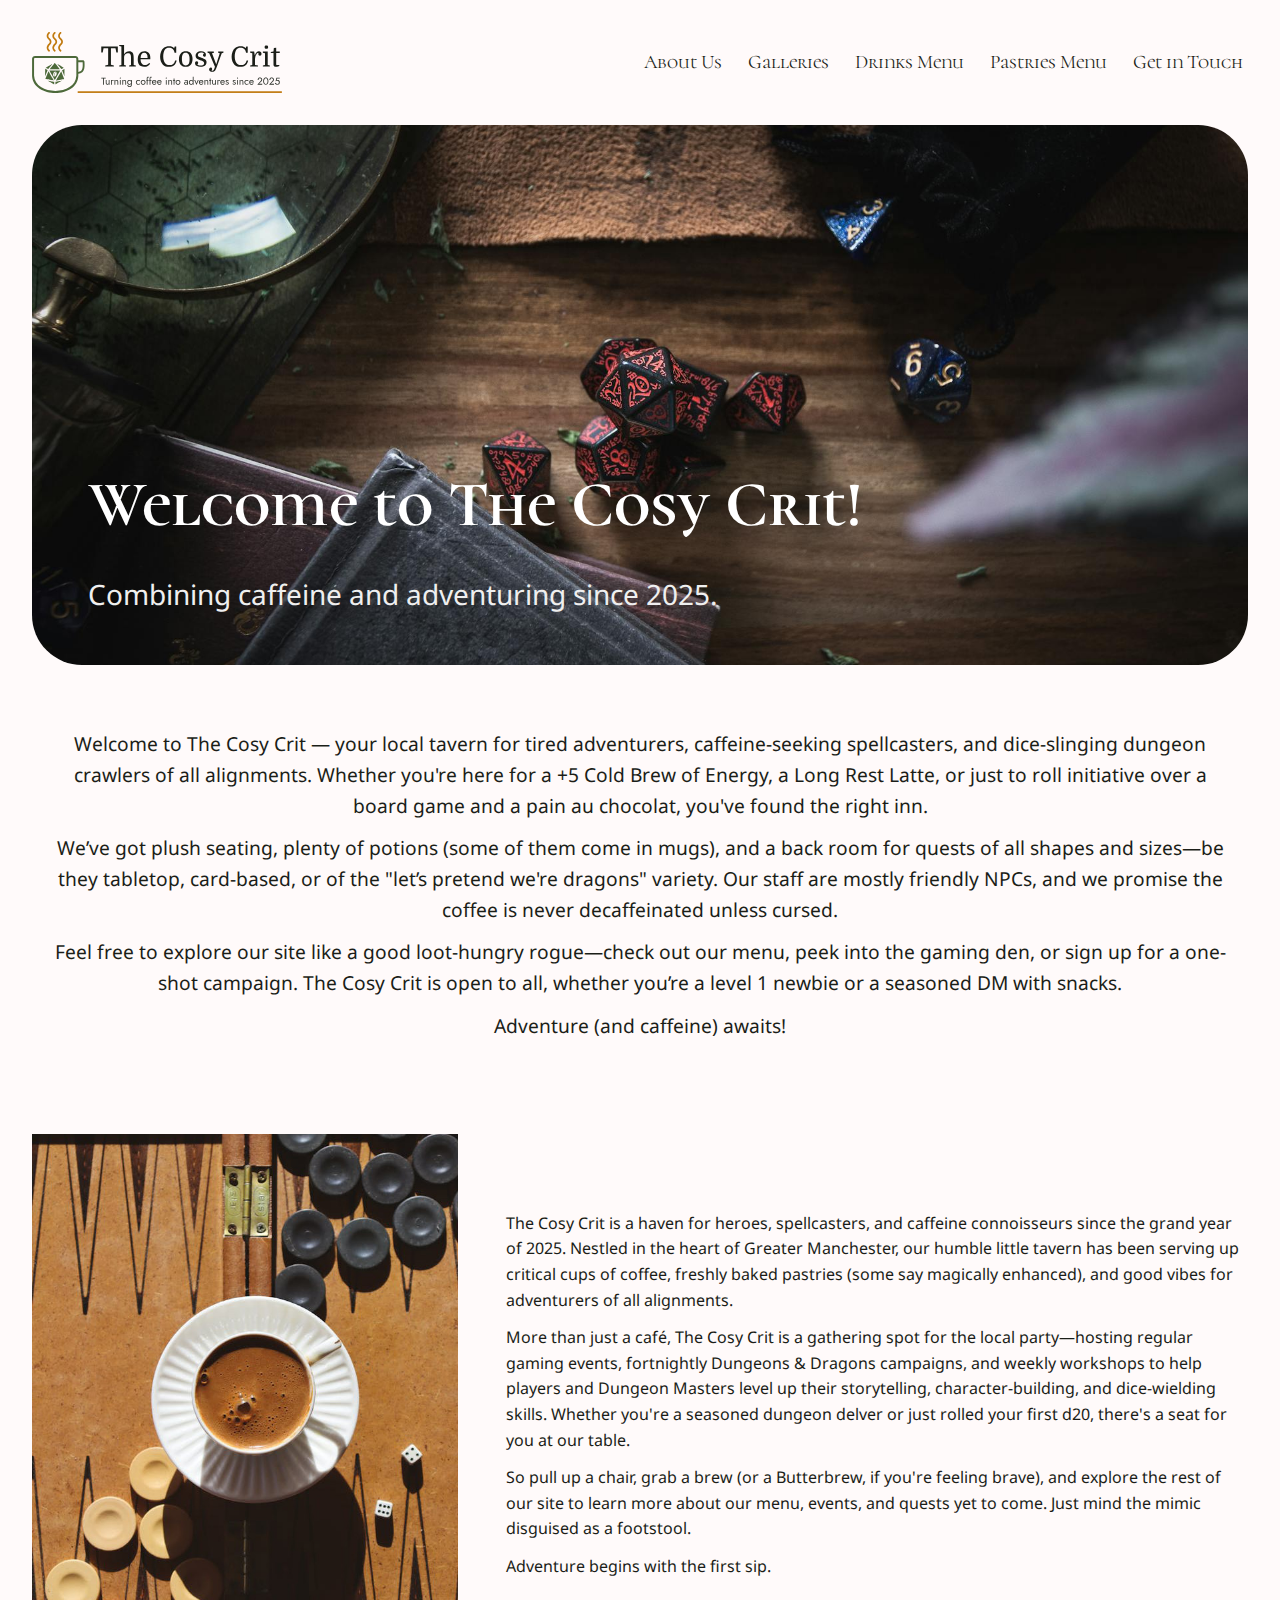
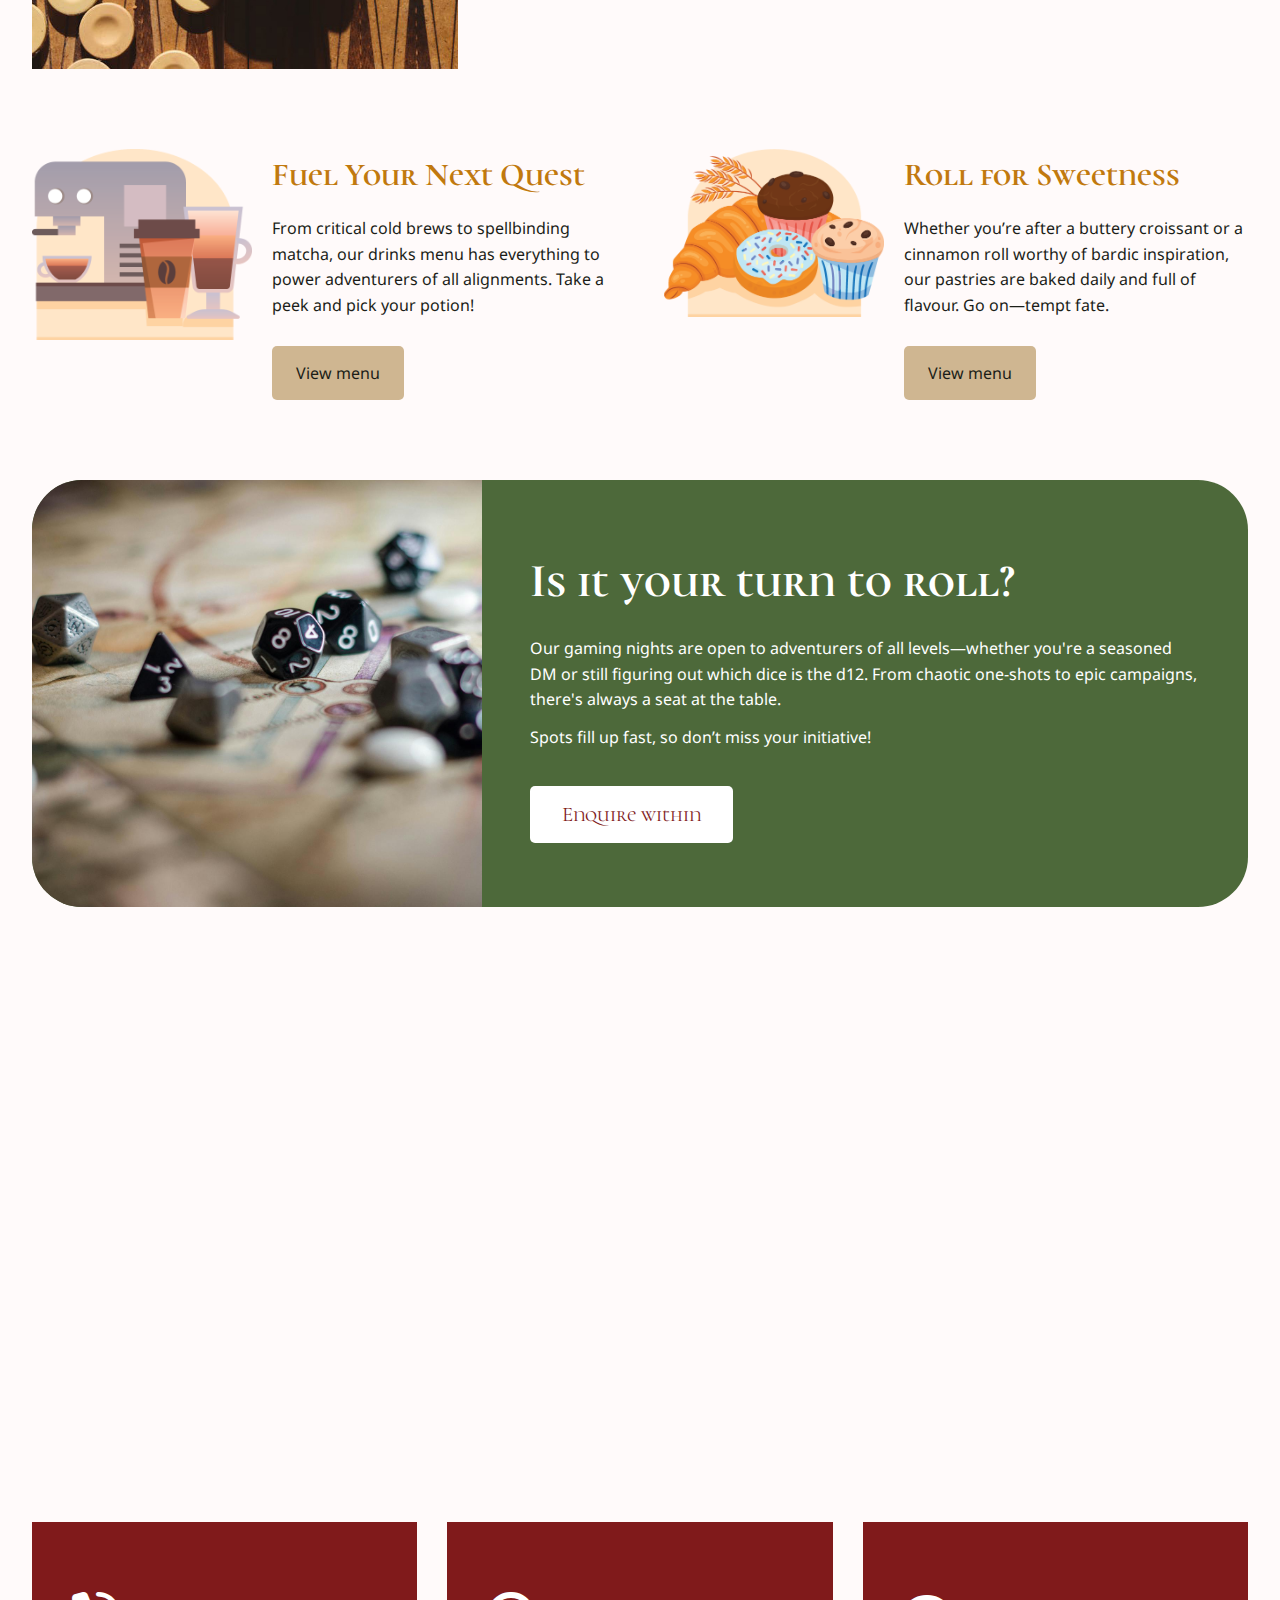
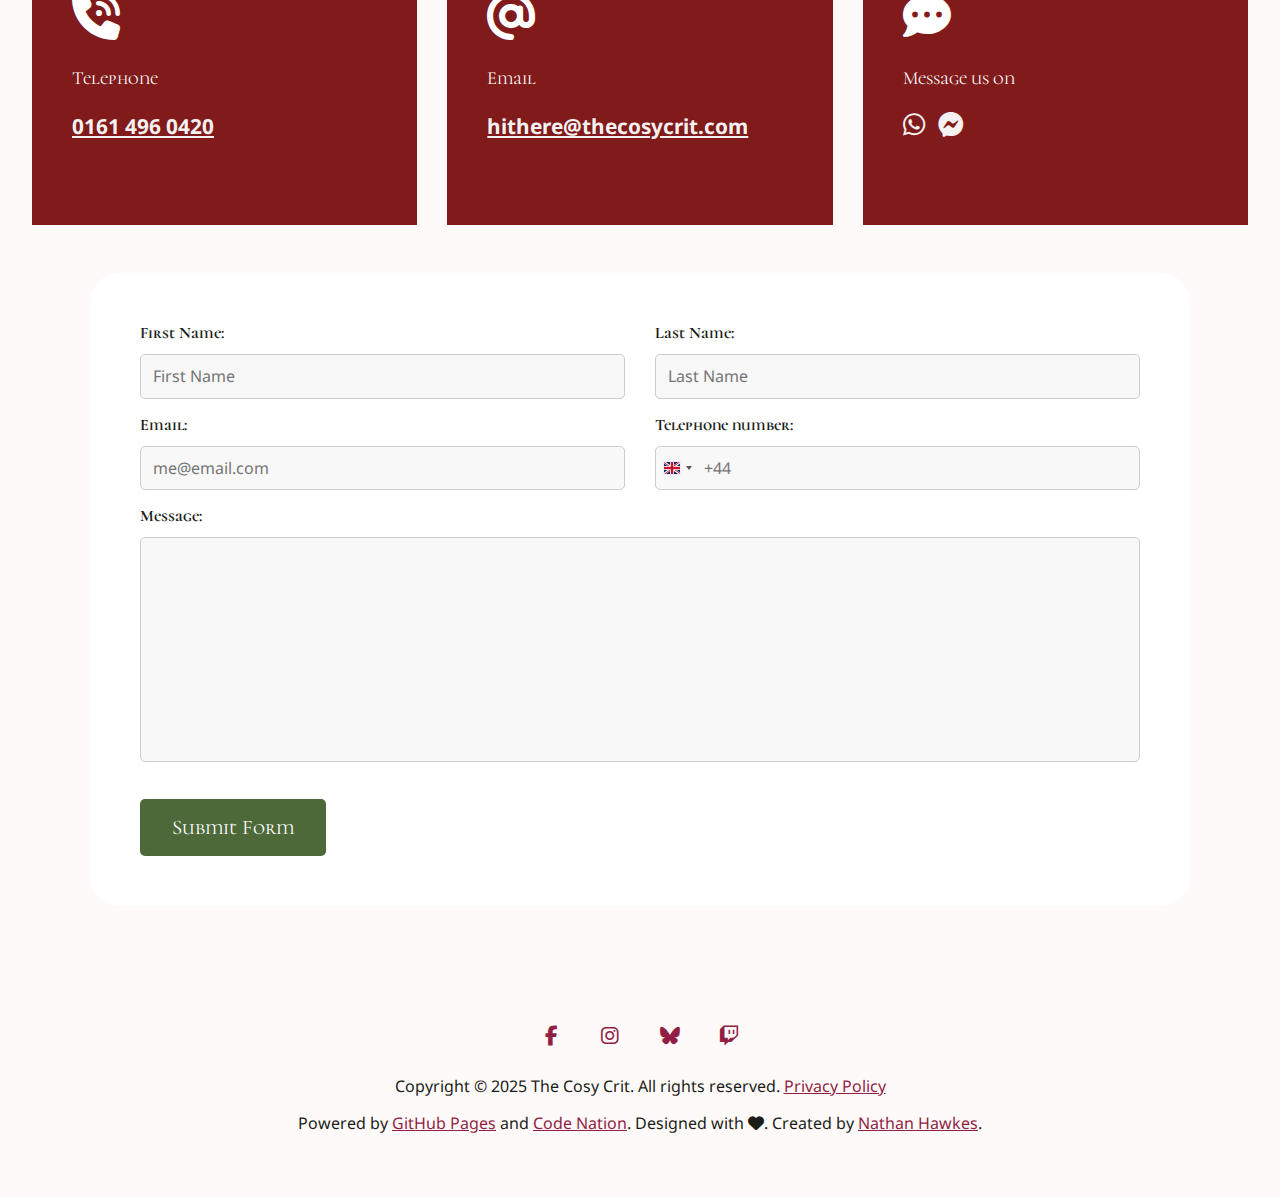
==== commit ddc86c65: "Updated index.html" ====
--- a/index.html
+++ b/index.html
@@ -34,6 +34,9 @@
                 <ul class="menu">
                     <li class="menu-item">
                         <a href="/about/" class="link" aria-label="Find out more about The Cosy Crit">About Us</a>
+                    </li>
+                    <li class="menu-item">
+                        <a href="/gallery/" class="link" aria-label="View some of our photos of our cafe and our game nights">Galleries</a>
                     </li>
                     <li class="menu-item">
                         <a href="/drinks/" class="link" aria-label="Read our drinks menu">Drinks Menu</a>
@@ -230,7 +233,7 @@
                         iconDiv.innerHTML = '<i class="fa-solid fa-check"></i>';
                         textDiv.textContent = data.message || "Form submitted successfully!";
                         formNotice.style.display = "block"; // Show the notice
-                        document.querySelector(".form").reset();
+                        document.querySelector(".contact-form").reset();
                     } else {
                         // Update for error
                         alertDiv.classList.add("error");
--- a/css/style.css
+++ b/css/style.css
@@ -11,7 +11,7 @@
     --divider: #C4BEB5;
 
     --page-title-background: linear-gradient(90deg, rgba(207,182,145,0) 0%, rgba(207,182,145,.2) 50%, rgba(207,182,145,.75) 100%);
-    
+
     --success: #cce5d4;
     --success-dark: #165016;
     --info: #cce4f6;
@@ -28,67 +28,54 @@
     --menu-link: #1B1E18;
     --menu-link-hover: #801A1B;
 
-    --primary-typography: 'Montserrat', Arial, Helvetica, sans-serif;
-    --heading-typography: 'Playfair Display', 'Times New Roman', Times, serif;
-}
-
-/* Montserrat - Google Fonts */
+    --primary-typography: 'Noto Sans', Arial, Helvetica, sans-serif;
+    --heading-typography: 'Cormorant Unicase', 'Times New Roman', Times, serif;
+}
+
+/* Noto Sans - Google Fonts */
+/* noto-sans-regular - latin */
 @font-face {
     font-display: swap; /* Check https://developer.mozilla.org/en-US/docs/Web/CSS/@font-face/font-display for other options. */
-    font-family: 'Montserrat';
+    font-family: 'Noto Sans';
     font-style: normal;
     font-weight: 400;
-    src: url('../fonts/montserrat/montserrat-v29-latin-regular.woff2') format('woff2'); /* Chrome 36+, Opera 23+, Firefox 39+, Safari 12+, iOS 10+ */
+    src: url('../fonts/noto-sans/noto-sans-v39-latin-regular.woff2') format('woff2'); /* Chrome 36+, Opera 23+, Firefox 39+, Safari 12+, iOS 10+ */
 }
 @font-face {
     font-display: swap; /* Check https://developer.mozilla.org/en-US/docs/Web/CSS/@font-face/font-display for other options. */
-    font-family: 'Montserrat';
+    font-family: 'Noto Sans';
     font-style: italic;
     font-weight: 400;
-    src: url('../fonts/montserrat/montserrat-v29-latin-italic.woff2') format('woff2'); /* Chrome 36+, Opera 23+, Firefox 39+, Safari 12+, iOS 10+ */
+    src: url('../fonts/noto-sans/noto-sans-v39-latin-italic.woff2') format('woff2'); /* Chrome 36+, Opera 23+, Firefox 39+, Safari 12+, iOS 10+ */
 }
 @font-face {
     font-display: swap; /* Check https://developer.mozilla.org/en-US/docs/Web/CSS/@font-face/font-display for other options. */
-    font-family: 'Montserrat';
+    font-family: 'Noto Sans';
     font-style: normal;
     font-weight: 700;
-    src: url('../fonts/montserrat/montserrat-v29-latin-700.woff2') format('woff2'); /* Chrome 36+, Opera 23+, Firefox 39+, Safari 12+, iOS 10+ */
+    src: url('../fonts/noto-sans/noto-sans-v39-latin-700.woff2') format('woff2'); /* Chrome 36+, Opera 23+, Firefox 39+, Safari 12+, iOS 10+ */
 }
 @font-face {
     font-display: swap; /* Check https://developer.mozilla.org/en-US/docs/Web/CSS/@font-face/font-display for other options. */
-    font-family: 'Montserrat';
+    font-family: 'Noto Sans';
     font-style: italic;
     font-weight: 700;
-    src: url('../fonts/montserrat/montserrat-v29-latin-700italic.woff2') format('woff2'); /* Chrome 36+, Opera 23+, Firefox 39+, Safari 12+, iOS 10+ */
-}
-/* Playfair Display - Google Fonts */
+    src: url('../fonts/noto-sans/noto-sans-v39-latin-700italic.woff2') format('woff2'); /* Chrome 36+, Opera 23+, Firefox 39+, Safari 12+, iOS 10+ */
+}
+/* Cormorant Unicase - Google Fonts */
 @font-face {
     font-display: swap; /* Check https://developer.mozilla.org/en-US/docs/Web/CSS/@font-face/font-display for other options. */
-    font-family: 'Playfair Display';
+    font-family: 'Cormorant Unicase';
     font-style: normal;
     font-weight: 400;
-    src: url('../fonts/playfair-display/playfair-display-v37-latin-regular.woff2') format('woff2'); /* Chrome 36+, Opera 23+, Firefox 39+, Safari 12+, iOS 10+ */
+    src: url('../fonts/cormorant-unicase/cormorant-unicase-v24-latin-regular.woff2') format('woff2'); /* Chrome 36+, Opera 23+, Firefox 39+, Safari 12+, iOS 10+ */
 }
 @font-face {
     font-display: swap; /* Check https://developer.mozilla.org/en-US/docs/Web/CSS/@font-face/font-display for other options. */
-    font-family: 'Playfair Display';
-    font-style: italic;
-    font-weight: 400;
-    src: url('../fonts/playfair-display/playfair-display-v37-latin-italic.woff2') format('woff2'); /* Chrome 36+, Opera 23+, Firefox 39+, Safari 12+, iOS 10+ */
-}
-@font-face {
-    font-display: swap; /* Check https://developer.mozilla.org/en-US/docs/Web/CSS/@font-face/font-display for other options. */
-    font-family: 'Playfair Display';
+    font-family: 'Cormorant Unicase';
     font-style: normal;
     font-weight: 700;
-    src: url('../fonts/playfair-display/playfair-display-v37-latin-700.woff2') format('woff2'); /* Chrome 36+, Opera 23+, Firefox 39+, Safari 12+, iOS 10+ */
-}
-@font-face {
-    font-display: swap; /* Check https://developer.mozilla.org/en-US/docs/Web/CSS/@font-face/font-display for other options. */
-    font-family: 'Playfair Display';
-    font-style: italic;
-    font-weight: 700;
-    src: url('../fonts/playfair-display/playfair-display-v37-latin-700italic.woff2') format('woff2'); /* Chrome 36+, Opera 23+, Firefox 39+, Safari 12+, iOS 10+ */
+    src: url('../fonts/cormorant-unicase/cormorant-unicase-v24-latin-700.woff2') format('woff2'); /* Chrome 36+, Opera 23+, Firefox 39+, Safari 12+, iOS 10+ */
 }
 
 *{
@@ -128,7 +115,7 @@
 }
 p, li{
     margin: 0;
-    line-height: 1.4;
+    line-height: 1.6;
     padding: 0 0 0.75rem;
 }
 strong, b{
@@ -674,6 +661,36 @@
     border-color: var(--danger-dark); 
 }
 
+/* Photo Galleries */
+.grid{
+    display: grid;
+}
+.galleries-page .photo-gallery{
+    margin: 0 0 3rem;
+    gap: 30px;
+    grid-template-columns: repeat(3, 1fr);
+    width: 100%;
+}
+.galleries-page .photo-gallery .image{
+    margin: 0;
+    height: 300px;
+    position: relative;
+    overflow: hidden;
+}
+.galleries-page .photo-gallery .image.main{
+    grid-column: span 2;
+    grid-row: span 2;
+    height: 630px;
+}
+.galleries-page .photo-gallery .image img{ 
+    width: 100%;
+    height: 100%;
+    position: absolute;
+    left: 0;
+    top: 0;
+    object-fit: cover;
+}
+
 /* Call to Action */
 .cta{ 
     display: flex;
@@ -790,6 +807,19 @@
     .menu-page .menu-list .menu .item{
         width: calc( 50% - 15px );
     }
+    .galleries-page .photo-gallery{
+        gap: 30px;
+        grid-template-columns: repeat(2, 1fr);
+        width: 100%;
+    }
+    .galleries-page .photo-gallery .image{
+        height: 250px;
+    }
+    .galleries-page .photo-gallery .image.main{
+        grid-column: span 1;
+        grid-row: span 1;
+        height: unset;
+    }
 }
 @media only screen and (max-width: 800px){
     h1{
@@ -879,4 +909,21 @@
     .contact-details .contact-icon{
         font-size: 2.3rem;
     }
+    .galleries-page .photo-gallery{
+        margin: 0 0 3rem;
+        gap: 30px;
+        grid-template-columns: 1fr;
+        width: 100%;
+    }
+    .galleries-page .photo-gallery .image{
+        height: unset;
+    }
+    .galleries-page .photo-gallery .image.main{
+        grid-column: 1;
+        grid-row: 1;
+        height: unset;
+    }
+    .galleries-page .photo-gallery .image img{
+        position: relative;
+    }
 }